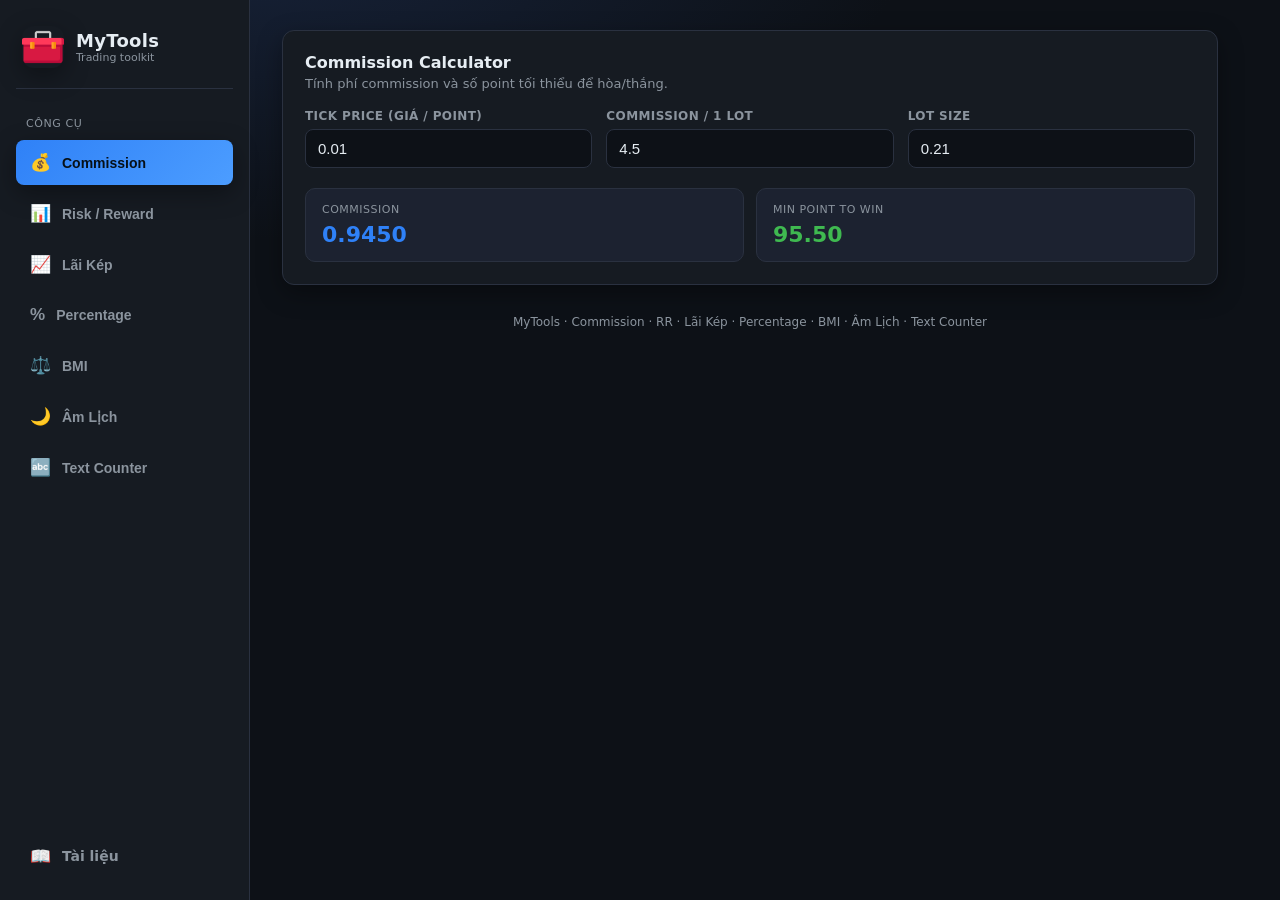
==== index.html @ 8091d3de "first commit" ====
<!DOCTYPE html>
<html lang="vi">
<head>
<meta charset="UTF-8">
<meta name="viewport" content="width=device-width, initial-scale=1.0">
<title>MyTools — Trading Toolkit</title>
<link rel="icon" type="image/png" sizes="32x32" href="res/favicon-32x32.png">
<link rel="icon" type="image/png" sizes="64x64" href="res/favicon-64x64.png">
<link rel="icon" type="image/png" sizes="256x256" href="res/favicon-256x256.png">
<link rel="apple-touch-icon" sizes="512x512" href="res/favicon-512x512.png">
<style>
  :root {
    --bg: #0d1117;
    --panel: #161b22;
    --panel-2: #1c2230;
    --border: #2a3140;
    --text: #e6edf3;
    --muted: #8b949e;
    --accent: #2f81f7;
    --accent-2: #3fb950;
    --danger: #f85149;
    --warn: #d29922;
    --radius: 12px;
    --shadow: 0 8px 24px rgba(0,0,0,.35);
  }
  * { box-sizing: border-box; margin: 0; padding: 0; }
  body {
    font-family: "Segoe UI", system-ui, -apple-system, Roboto, sans-serif;
    background: radial-gradient(1200px 600px at 20% -10%, #17233b 0%, var(--bg) 55%);
    color: var(--text);
    min-height: 100vh;
  }

  /* Layout: sidebar + content */
  .layout { display: flex; min-height: 100vh; }

  .sidebar {
    width: 250px; flex-shrink: 0;
    background: var(--panel);
    border-right: 1px solid var(--border);
    padding: 22px 16px;
    display: flex; flex-direction: column; gap: 6px;
    position: sticky; top: 0; height: 100vh;
  }
  .brand {
    display: flex; align-items: center; gap: 12px;
    padding: 4px 6px 20px;
    border-bottom: 1px solid var(--border);
    margin-bottom: 14px;
  }
  .logo {
    width: 42px; height: 42px; border-radius: 12px;
    object-fit: cover; display: block;
    box-shadow: var(--shadow);
  }
  .brand h1 { font-size: 18px; font-weight: 700; letter-spacing: .3px; }
  .brand p { color: var(--muted); font-size: 11px; }

  .nav-label { font-size: 11px; color: var(--muted); text-transform: uppercase; letter-spacing: .6px; padding: 8px 10px 4px; }
  .tab {
    width: 100%; text-align: left;
    padding: 12px 14px; border: none; cursor: pointer;
    background: transparent; color: var(--muted);
    font-size: 14px; font-weight: 600; border-radius: 8px;
    transition: .16s; display: flex; align-items: center; gap: 11px;
  }
  .tab:hover { color: var(--text); background: var(--panel-2); }
  .tab.active { color: #061018; background: linear-gradient(135deg, var(--accent), #4c9dff); box-shadow: var(--shadow); }
  .tab .ic { font-size: 17px; }

  .content { flex: 1; padding: 30px 32px 60px; min-width: 0; max-width: 1000px; }

  @media (max-width: 720px) {
    .layout { flex-direction: column; }
    .sidebar {
      width: 100%; height: auto; position: static;
      flex-direction: row; flex-wrap: wrap; align-items: center;
      border-right: none; border-bottom: 1px solid var(--border);
      padding: 14px;
    }
    .brand { border-bottom: none; margin: 0 auto 0 0; padding: 0; flex: 1 1 100%; margin-bottom: 8px; }
    .nav-label { display: none; }
    .tab { width: auto; flex: 1 1 auto; justify-content: center; min-width: 120px; }
    .content { padding: 20px 16px 50px; max-width: 100%; }
  }

  .view { display: none; animation: fade .25s ease; }
  .view.active { display: block; }
  @keyframes fade { from { opacity: 0; transform: translateY(6px); } to { opacity: 1; transform: none; } }

  .card {
    background: var(--panel);
    border: 1px solid var(--border);
    border-radius: var(--radius);
    padding: 22px;
    box-shadow: var(--shadow);
    margin-bottom: 20px;
  }
  .card h2 { font-size: 16px; margin-bottom: 4px; }
  .card .sub { color: var(--muted); font-size: 13px; margin-bottom: 18px; }

  .grid {
    display: grid; grid-template-columns: repeat(auto-fit, minmax(220px, 1fr));
    gap: 14px;
  }
  .field { display: flex; flex-direction: column; gap: 6px; }
  .field label { font-size: 12px; color: var(--muted); font-weight: 600; text-transform: uppercase; letter-spacing: .4px; }
  .field input {
    background: var(--bg); border: 1px solid var(--border);
    color: var(--text); padding: 10px 12px; border-radius: 8px;
    font-size: 15px; outline: none; transition: .15s; width: 100%;
  }
  .field input:focus { border-color: var(--accent); box-shadow: 0 0 0 3px rgba(47,129,247,.18); }

  .btn {
    margin-top: 16px; padding: 11px 22px; border: none; cursor: pointer;
    background: linear-gradient(135deg, var(--accent), #4c9dff);
    color: #061018; font-weight: 700; font-size: 14px; border-radius: 8px;
    transition: .15s;
  }
  .btn:hover { filter: brightness(1.08); transform: translateY(-1px); }
  .btn.green { background: linear-gradient(135deg, var(--accent-2), #56d364); }

  /* result chips */
  .results { display: grid; grid-template-columns: repeat(auto-fit, minmax(180px, 1fr)); gap: 12px; margin-top: 20px; }
  .chip {
    background: var(--panel-2); border: 1px solid var(--border);
    border-radius: 10px; padding: 14px 16px;
  }
  .chip .k { font-size: 11px; color: var(--muted); text-transform: uppercase; letter-spacing: .5px; margin-bottom: 6px; }
  .chip .v { font-size: 22px; font-weight: 700; }
  .chip .v.pos { color: var(--accent-2); }
  .chip .v.neg { color: var(--danger); }
  .chip .v.blue { color: var(--accent); }

  /* percentage inline lines */
  .pc-line {
    display: flex; align-items: center; flex-wrap: wrap; gap: 10px;
    padding: 14px 0; font-size: 15px; border-bottom: 1px solid var(--border);
  }
  .pc-line:last-child { border-bottom: none; }
  .pc-inp {
    width: 110px; background: var(--bg); border: 1px solid var(--border);
    color: var(--text); padding: 9px 11px; border-radius: 8px; font-size: 15px; outline: none;
  }
  .pc-inp:focus { border-color: var(--accent); box-shadow: 0 0 0 3px rgba(47,129,247,.18); }
  .pc-res { color: var(--accent-2); font-size: 18px; min-width: 60px; }

  .note { font-size: 12px; color: var(--muted); line-height: 1.7; margin-bottom: 16px; }
  .note b { color: var(--text); }

  /* case buttons */
  .cbtn {
    padding: 9px 16px; border: 1px solid var(--border); cursor: pointer;
    background: var(--panel-2); color: var(--text); border-radius: 8px;
    font-size: 13px; font-weight: 600; transition: .15s;
  }
  .cbtn:hover { border-color: var(--accent); color: var(--accent); }

  /* BMI scale bar */
  .bmi-bar { display: flex; height: 26px; border-radius: 7px; overflow: hidden; font-size: 10px; }
  .bmi-bar span { display: grid; place-items: center; color: #061018; font-weight: 700; }
  .bmi-mark { position: relative; height: 14px; margin-top: 6px; }
  .bmi-mark i { position: absolute; top: 0; transform: translateX(-50%); color: var(--text); font-size: 18px; font-style: normal; }

  /* lunar calendar */
  .cal-nav { display: flex; align-items: center; justify-content: center; gap: 16px; margin-bottom: 14px; }
  .cal-nav button { background: var(--panel-2); border: 1px solid var(--border); color: var(--text); width: 34px; height: 34px; border-radius: 8px; cursor: pointer; font-size: 16px; }
  .cal-nav button:hover { border-color: var(--accent); color: var(--accent); }
  .cal-nav .m { font-weight: 700; font-size: 15px; min-width: 130px; text-align: center; }
  .cal-grid { display: grid; grid-template-columns: repeat(7, 1fr); gap: 6px; }
  .cal-grid .dow { text-align: center; font-size: 11px; color: var(--muted); font-weight: 700; padding: 4px 0; text-transform: uppercase; }
  .cal-cell { background: var(--panel-2); border: 1px solid var(--border); border-radius: 8px; min-height: 54px; padding: 5px 7px; }
  .cal-cell.empty { background: transparent; border: none; }
  .cal-cell.today { border-color: var(--accent); box-shadow: 0 0 0 2px rgba(47,129,247,.25); }
  .cal-cell .sol { font-size: 15px; font-weight: 700; }
  .cal-cell .lun { font-size: 11px; color: var(--muted); }
  .cal-cell .lun.first { color: var(--accent-2); font-weight: 700; }

  tbody tr.al-now, tbody tr.al-now:hover { background: rgba(63,185,80,.18); }
  tbody tr.al-now td { color: var(--accent-2); font-weight: 700; }
  tbody tr.al-now td:first-child::after { content: ' ●'; color: var(--accent-2); }

  /* subtabs for laikep */
  .subtabs { display: flex; gap: 6px; margin-bottom: 16px; }
  .subtab { padding: 8px 16px; background: var(--panel-2); border: 1px solid var(--border); color: var(--muted); border-radius: 8px; cursor: pointer; font-size: 13px; font-weight: 600; }
  .subtab.active { background: var(--accent); color: #061018; border-color: var(--accent); }
  .subview { display: none; }
  .subview.active { display: block; }

  /* table */
  .table-wrap { max-height: 460px; overflow: auto; border: 1px solid var(--border); border-radius: 10px; margin-top: 18px; }
  table { width: 100%; border-collapse: collapse; font-size: 13px; }
  th, td { padding: 9px 12px; text-align: right; border-bottom: 1px solid var(--border); }
  th:first-child, td:first-child { text-align: left; }
  thead th {
    position: sticky; top: 0; background: var(--panel-2); color: var(--accent-2);
    font-size: 12px; text-transform: uppercase; letter-spacing: .4px; z-index: 5;
  }
  tbody tr:nth-child(even) { background: rgba(255,255,255,.025); }
  tbody tr:hover { background: rgba(47,129,247,.08); }

  .stats { margin-top: 16px; background: var(--panel-2); border: 1px solid var(--border); border-radius: 10px; padding: 16px; }
  .stats .row { display: flex; justify-content: space-between; padding: 6px 0; font-size: 14px; border-bottom: 1px dashed var(--border); }
  .stats .row:last-child { border-bottom: none; }
  .stats .row span:first-child { color: var(--muted); }
  .stats .row span:last-child { font-weight: 700; }

  footer { text-align: center; color: var(--muted); font-size: 12px; margin-top: 30px; }
</style>
</head>
<body>
<div class="layout">
  <aside class="sidebar">
    <div class="brand">
      <img class="logo" src="res/favicon-256x256.png" alt="MyTools logo">
      <div>
        <h1>MyTools</h1>
        <p>Trading toolkit</p>
      </div>
    </div>
    <div class="nav-label">Công cụ</div>
    <button class="tab active" data-view="commission"><span class="ic">💰</span> Commission</button>
    <button class="tab" data-view="rr"><span class="ic">📊</span> Risk / Reward</button>
    <button class="tab" data-view="laikep"><span class="ic">📈</span> Lãi Kép</button>
    <button class="tab" data-view="percent"><span class="ic">%</span> Percentage</button>
    <button class="tab" data-view="bmi"><span class="ic">⚖️</span> BMI</button>
    <button class="tab" data-view="amlich"><span class="ic">🌙</span> Âm Lịch</button>
    <button class="tab" data-view="counter"><span class="ic">🔤</span> Text Counter</button>
    <a class="tab" href="docs.html" style="text-decoration:none;margin-top:auto"><span class="ic">📖</span> Tài liệu</a>
  </aside>

  <main class="content">
  <!-- ============ COMMISSION ============ -->
  <section class="view active" id="commission">
    <div class="card">
      <h2>Commission Calculator</h2>
      <p class="sub">Tính phí commission và số point tối thiểu để hòa/thắng.</p>
      <div class="grid">
        <div class="field">
          <label>Tick Price (giá / point)</label>
          <input id="c_tick" type="number" step="any" value="0.01">
        </div>
        <div class="field">
          <label>Commission / 1 Lot</label>
          <input id="c_com" type="number" step="any" value="4.5">
        </div>
        <div class="field">
          <label>Lot Size</label>
          <input id="c_lot" type="number" step="any" value="0.21">
        </div>
      </div>
      <div class="results">
        <div class="chip"><div class="k">Commission</div><div class="v blue" id="c_out_com">—</div></div>
        <div class="chip"><div class="k">Min point to win</div><div class="v pos" id="c_out_pt">—</div></div>
      </div>
    </div>
  </section>

  <!-- ============ RISK / REWARD ============ -->
  <section class="view" id="rr">
    <div class="card">
      <h2>Profit theo Win Rate</h2>
      <p class="sub">Kỳ vọng lợi nhuận mỗi lệnh (R) từ win rate và tỷ lệ R:R.</p>
      <div class="grid">
        <div class="field"><label>Win Rate (%)</label><input id="r_wr" type="number" step="any" value="20"></div>
        <div class="field"><label>Risk</label><input id="r_risk" type="number" step="any" value="1"></div>
        <div class="field"><label>Reward</label><input id="r_reward" type="number" step="any" value="9"></div>
      </div>
      <div class="results">
        <div class="chip"><div class="k">R:R</div><div class="v blue" id="r_rr">—</div></div>
        <div class="chip"><div class="k">Profit / trade</div><div class="v" id="r_profit">—</div></div>
      </div>
    </div>

    <div class="card">
      <h2>Min Win Rate cần thiết</h2>
      <p class="sub">Win rate tối thiểu để đạt lợi nhuận kỳ vọng (R) mỗi lệnh.</p>
      <div class="grid">
        <div class="field"><label>Risk</label><input id="m_risk" type="number" step="any" value="1"></div>
        <div class="field"><label>Reward</label><input id="m_reward" type="number" step="any" value="9"></div>
        <div class="field"><label>Profit kỳ vọng (R)</label><input id="m_profit" type="number" step="any" value="1"></div>
      </div>
      <div class="results">
        <div class="chip"><div class="k">Min Win Rate</div><div class="v pos" id="m_out">—</div></div>
      </div>
    </div>
  </section>

  <!-- ============ LAI KEP ============ -->
  <section class="view" id="laikep">
    <div class="card">
      <div class="note">
        ◈ 1 Năm: 260 ngày trừ T7, CN (tính theo tuần). &nbsp; ◈ 1 Năm: <b>52 tuần</b>. &nbsp; ◈ 1 Tháng: <b>24 ngày</b>.
      </div>
      <div class="subtabs">
        <button class="subtab active" data-sub="lk1">Lãi kép + Rút</button>
        <button class="subtab" data-sub="lk2">Từ Mục Tiêu</button>
      </div>

      <!-- Sub 1 -->
      <div class="subview active" id="lk1">
        <div class="grid">
          <div class="field"><label>Vốn ban đầu</label><input id="lk_money" type="number" value="1000" min="0"></div>
          <div class="field"><label>Lãi suất (%)</label><input id="lk_interest" type="number" value="40" min="0"></div>
          <div class="field"><label>Thêm mỗi kỳ</label><input id="lk_adding" type="number" value="0" min="0"></div>
          <div class="field"><label>Số kỳ thêm (-1 = tất cả)</label><input id="lk_addingNum" type="number" value="-1" min="-1"></div>
          <div class="field"><label>Kỳ hạn</label><input id="lk_period" type="number" value="12" min="0"></div>
          <div class="field"><label>Rút mỗi kỳ (%)</label><input id="lk_withdraw" type="number" value="0" min="0"></div>
          <div class="field"><label>Bắt đầu rút từ kỳ</label><input id="lk_startWithdraw" type="number" value="0" min="0"></div>
        </div>
        <button class="btn green" id="lk_submit">Tính</button>
      </div>

      <!-- Sub 2 -->
      <div class="subview" id="lk2">
        <div class="grid">
          <div class="field"><label>Vốn ban đầu</label><input id="lk2_money" type="number" value="1000" min="0"></div>
          <div class="field"><label>Mục tiêu</label><input id="lk2_target" type="number" value="10000" min="0"></div>
          <div class="field"><label>Phần trăm (%)</label><input id="lk2_percent" type="number"></div>
          <div class="field"><label>Kỳ hạn</label><input id="lk2_period" type="number" value="12" min="0"></div>
        </div>
        <button class="btn green" id="lk2_submit">Tính</button>
      </div>

      <div class="stats" id="lk_stats" style="display:none"></div>
      <div class="table-wrap" id="lk_tablewrap" style="display:none">
        <table id="lk_table"></table>
      </div>
    </div>
  </section>

  <!-- ============ PERCENTAGE ============ -->
  <section class="view" id="percent">
    <div class="card">
      <h2>Percentage Calculator</h2>
      <p class="sub">3 dạng cơ bản — điền 2 ô, kết quả tự tính (theo calculator.net).</p>

      <div class="pc-line">
        <span>Bao nhiêu là</span>
        <input class="pc-inp" id="p1_a" type="number" step="any" value="10">
        <span>% của</span>
        <input class="pc-inp" id="p1_b" type="number" step="any" value="250">
        <span>=</span>
        <b class="pc-res" id="p1_out">—</b>
      </div>

      <div class="pc-line">
        <input class="pc-inp" id="p2_a" type="number" step="any" value="25">
        <span>là bao nhiêu % của</span>
        <input class="pc-inp" id="p2_b" type="number" step="any" value="250">
        <span>=</span>
        <b class="pc-res" id="p2_out">—</b>
        <span>%</span>
      </div>

      <div class="pc-line">
        <input class="pc-inp" id="p3_a" type="number" step="any" value="25">
        <span>là</span>
        <input class="pc-inp" id="p3_b" type="number" step="any" value="10">
        <span>% của số nào =</span>
        <b class="pc-res" id="p3_out">—</b>
      </div>
    </div>

    <div class="card">
      <h2>Percentage Change</h2>
      <p class="sub">% tăng/giảm khi đi từ giá trị đầu → giá trị cuối.</p>
      <div class="grid">
        <div class="field"><label>Từ (V₁)</label><input id="pc_from" type="number" step="any" value="100"></div>
        <div class="field"><label>Đến (V₂)</label><input id="pc_to" type="number" step="any" value="150"></div>
      </div>
      <div class="results">
        <div class="chip"><div class="k">Thay đổi</div><div class="v" id="pc_change">—</div></div>
      </div>
    </div>

    <div class="card">
      <h2>Percentage Difference</h2>
      <p class="sub">Khác biệt tương đối giữa 2 số: |V₁−V₂| / ((V₁+V₂)/2).</p>
      <div class="grid">
        <div class="field"><label>Giá trị 1</label><input id="pd_a" type="number" step="any" value="10"></div>
        <div class="field"><label>Giá trị 2</label><input id="pd_b" type="number" step="any" value="12"></div>
      </div>
      <div class="results">
        <div class="chip"><div class="k">Chênh lệch</div><div class="v blue" id="pd_out">—</div></div>
      </div>
    </div>
  </section>

  <!-- ============ BMI ============ -->
  <section class="view" id="bmi">
    <div class="card">
      <h2>BMI Calculator</h2>
      <p class="sub">Chỉ số khối cơ thể (theo calculator.net) — chọn hệ đơn vị.</p>
      <div class="subtabs">
        <button class="subtab active" data-sub="bmi_metric">Metric (cm / kg)</button>
        <button class="subtab" data-sub="bmi_us">US (ft·in / lb)</button>
      </div>

      <div class="subview active" id="bmi_metric">
        <div class="grid">
          <div class="field"><label>Chiều cao (cm)</label><input id="bmi_cm" type="number" step="any" value="170"></div>
          <div class="field"><label>Cân nặng (kg)</label><input id="bmi_kg" type="number" step="any" value="65"></div>
        </div>
      </div>
      <div class="subview" id="bmi_us">
        <div class="grid">
          <div class="field"><label>Chiều cao (ft)</label><input id="bmi_ft" type="number" step="any" value="5"></div>
          <div class="field"><label>(in)</label><input id="bmi_in" type="number" step="any" value="7"></div>
          <div class="field"><label>Cân nặng (lb)</label><input id="bmi_lb" type="number" step="any" value="143"></div>
        </div>
      </div>

      <div class="results">
        <div class="chip"><div class="k">BMI</div><div class="v blue" id="bmi_val">—</div></div>
        <div class="chip"><div class="k">Phân loại</div><div class="v" id="bmi_cat">—</div></div>
        <div class="chip"><div class="k">Cân nặng khỏe mạnh</div><div class="v pos" id="bmi_range" style="font-size:16px">—</div></div>
      </div>
      <div id="bmi_scale" style="margin-top:18px"></div>
    </div>
  </section>

  <!-- ============ ÂM LỊCH ============ -->
  <section class="view" id="amlich">
    <div class="card">
      <h2>Lịch âm theo tháng</h2>
      <p class="sub">Ô lớn = ngày dương, số nhỏ = ngày âm (mùng 1 hiện tháng âm).</p>
      <div id="al_cal"></div>
    </div>

    <div class="card">
      <h2>Âm Dương Lịch</h2>
      <p class="sub">Đổi dương → âm, can chi năm/tháng/ngày (múi giờ VN +7).</p>
      <div class="grid">
        <div class="field"><label>Ngày dương lịch</label><input id="al_date" type="date"></div>
        <div class="field" style="justify-content:flex-end"><button class="btn" id="al_today" style="margin:0">Hôm nay</button></div>
      </div>
      <div class="results" style="grid-template-columns:repeat(auto-fit,minmax(140px,1fr))">
        <div class="chip"><div class="k">Âm lịch</div><div class="v blue" id="al_lunar" style="font-size:17px">—</div></div>
        <div class="chip"><div class="k">Năm</div><div class="v" id="al_year" style="font-size:16px">—</div></div>
        <div class="chip"><div class="k">Tháng</div><div class="v" id="al_month" style="font-size:16px">—</div></div>
        <div class="chip"><div class="k">Ngày</div><div class="v" id="al_day" style="font-size:16px">—</div></div>
        <div class="chip"><div class="k">Tiết khí</div><div class="v" id="al_tiet" style="font-size:15px">—</div></div>
      </div>
    </div>

    <div class="card">
      <h2>Giờ theo 12 con giáp</h2>
      <p class="sub">Can chi từng giờ trong ngày đã chọn. Dòng tô xanh = giờ hiện tại theo múi giờ.</p>
      <div class="grid" style="margin-bottom:6px">
        <div class="field"><label>Múi giờ</label>
          <select id="al_tz" style="background:var(--bg);border:1px solid var(--border);color:var(--text);padding:10px 12px;border-radius:8px;font-size:15px;outline:none">
            <option value="7" selected>UTC+7 (Việt Nam)</option>
            <option value="8">UTC+8</option>
            <option value="9">UTC+9</option>
            <option value="0">UTC+0</option>
            <option value="-5">UTC−5</option>
            <option value="-8">UTC−8</option>
          </select>
        </div>
      </div>
      <div class="table-wrap" style="max-height:none"><table id="al_hours"></table></div>
    </div>
  </section>

  <!-- ============ TEXT COUNTER ============ -->
  <section class="view" id="counter">
    <div class="card">
      <h2>Text Counter + Case Converter</h2>
      <p class="sub">Đếm ký tự / từ / câu / đoạn / dòng và đổi kiểu chữ.</p>
      <textarea id="tc_text" placeholder="Nhập hoặc dán văn bản..." style="width:100%;min-height:200px;background:var(--bg);border:1px solid var(--border);color:var(--text);border-radius:8px;padding:12px 14px;font-size:15px;resize:vertical;outline:none;font-family:inherit;line-height:1.6"></textarea>
      <div class="results" style="grid-template-columns:repeat(auto-fit,minmax(120px,1fr))">
        <div class="chip"><div class="k">Ký tự</div><div class="v blue" id="tc_chars">0</div></div>
        <div class="chip"><div class="k">Không dấu cách</div><div class="v" id="tc_nospace">0</div></div>
        <div class="chip"><div class="k">Từ</div><div class="v" id="tc_words">0</div></div>
        <div class="chip"><div class="k">Câu</div><div class="v" id="tc_sentences">0</div></div>
        <div class="chip"><div class="k">Đoạn</div><div class="v" id="tc_paras">0</div></div>
        <div class="chip"><div class="k">Dòng</div><div class="v" id="tc_lines">0</div></div>
        <div class="chip"><div class="k">Đọc (~200 wpm)</div><div class="v pos" id="tc_read" style="font-size:16px">0s</div></div>
      </div>
      <div class="case-btns" style="display:flex;gap:8px;flex-wrap:wrap;margin-top:18px">
        <button class="cbtn" data-case="upper">UPPER CASE</button>
        <button class="cbtn" data-case="lower">lower case</button>
        <button class="cbtn" data-case="sentence">Sentence case</button>
        <button class="cbtn" data-case="title">Title Case</button>
        <button class="cbtn" data-case="alt">aLtErNaTiNg</button>
        <button class="cbtn" data-case="inverse">InVeRsE</button>
        <button class="cbtn" data-case="clear" style="margin-left:auto">✕ Xóa</button>
      </div>
    </div>
  </section>

  <footer>MyTools · Commission · RR · Lãi Kép · Percentage · BMI · Âm Lịch · Text Counter</footer>
  </main>
</div>

<script>
// ---------- helpers ----------
const $ = id => document.getElementById(id);
const commas = x => x.toString().replace(/\B(?=(\d{3})+(?!\d))/g, ",");
const num = v => parseFloat(v) || 0;

// ---------- tabs ----------
document.querySelectorAll('.tab').forEach(t => t.addEventListener('click', () => {
  document.querySelectorAll('.tab').forEach(x => x.classList.remove('active'));
  document.querySelectorAll('.view').forEach(x => x.classList.remove('active'));
  t.classList.add('active');
  $(t.dataset.view).classList.add('active');
}));
document.querySelectorAll('.subtab').forEach(t => t.addEventListener('click', () => {
  const scope = t.closest('.view');
  scope.querySelectorAll('.subtab').forEach(x => x.classList.remove('active'));
  scope.querySelectorAll('.subview').forEach(x => x.classList.remove('active'));
  t.classList.add('active');
  $(t.dataset.sub).classList.add('active');
}));

// ---------- Commission (from main.cpp) ----------
function calcCommission() {
  const tick = num($('c_tick').value);
  const comPerLot = num($('c_com').value);
  const lot = num($('c_lot').value);
  const microCom = comPerLot * 0.01;
  const commission = microCom * (lot / 0.01);
  const minPoint = tick ? (commission / tick) + 1 : 0;
  $('c_out_com').textContent = commission.toFixed(4);
  $('c_out_pt').textContent = (Math.floor(minPoint * 100) / 100).toFixed(2);
}
['c_tick','c_com','c_lot'].forEach(id => $(id).addEventListener('input', calcCommission));
calcCommission();

// ---------- Risk/Reward (from main.py) ----------
function calcRR() {
  const wr = num($('r_wr').value) / 100;
  const risk = num($('r_risk').value);
  const reward = num($('r_reward').value);
  const profit = (wr * reward) - ((1 - wr) * risk);
  $('r_rr').textContent = `${risk} : ${reward}`;
  const el = $('r_profit');
  el.textContent = `${profit.toFixed(3)} R`;
  el.className = 'v ' + (profit >= 0 ? 'pos' : 'neg');
}
['r_wr','r_risk','r_reward'].forEach(id => $(id).addEventListener('input', calcRR));
calcRR();

function calcMinWR() {
  const risk = num($('m_risk').value);
  const reward = num($('m_reward').value);
  const profit = num($('m_profit').value);
  const minWR = (reward + risk) ? (profit + risk) / (reward + risk) : 0;
  $('m_out').textContent = (minWR * 100).toFixed(2) + '%';
}
['m_risk','m_reward','m_profit'].forEach(id => $(id).addEventListener('input', calcMinWR));
calcMinWR();

// ---------- Lãi Kép (from js.js) ----------
const lkTable = $('lk_table');
const lkStats = $('lk_stats');
const lkWrap = $('lk_tablewrap');

function showLkTable() { lkWrap.style.display = 'block'; }

// two-way link target <-> percent
const initInput = $('lk2_money'), targetIn = $('lk2_target'), percentIn = $('lk2_percent');
function syncPercent() {
  const iv = num(initInput.value);
  percentIn.value = iv ? (((num(targetIn.value) - iv) / iv) * 100).toFixed(2) : '';
}
targetIn.addEventListener('input', syncPercent);
percentIn.addEventListener('input', () => {
  const iv = num(initInput.value);
  targetIn.value = (iv + iv * num(percentIn.value) / 100).toFixed(2);
});
syncPercent();

// Table 1
$('lk_submit').addEventListener('click', () => {
  const firstMoney = num($('lk_money').value);
  let money = firstMoney;
  const interest = num($('lk_interest').value);
  const adding = num($('lk_adding').value);
  let addingNum = num($('lk_addingNum').value);
  const period = num($('lk_period').value);
  const withdraw = num($('lk_withdraw').value);
  const startWithdraw = parseInt($('lk_startWithdraw').value) - 1;
  if (addingNum === -1) addingNum = period;

  let rows = '<thead><tr><th>Kỳ</th><th>Vốn</th><th>Tổng Lãi</th><th>Rút</th></tr></thead><tbody>';
  let totalProfit = 0, totalBank = 0, allDeposit = firstMoney;

  function step(time) {
    let m = money, bank = 0, addingMoney = 0;
    for (let i = 0; i < time; i++) {
      addingMoney = (i > 0) ? adding : 0;
      if (i >= addingNum) addingMoney = 0;
      const cash = m * interest / 100;
      bank = (i >= startWithdraw) ? cash * withdraw / 100 : 0;
      m += cash - bank + addingMoney;
      totalBank += bank;
      totalProfit = m - firstMoney - (addingMoney * i);
    }
    allDeposit += addingMoney;
    const gain = ((m - firstMoney - adding * (time - 1)) * 100 / firstMoney).toFixed(2);
    rows += `<tr><td>${time}</td><td>${commas(m.toFixed(2))}</td><td>${commas(gain)}%</td><td>${commas(bank.toFixed(2))}</td></tr>`;
  }
  // reset accumulators per full run
  totalBank = 0;
  for (let i = 1; i <= period; i++) step(i);
  rows += '</tbody>';
  lkTable.innerHTML = rows;
  showLkTable();

  lkStats.style.display = 'block';
  lkStats.innerHTML = `
    <div class="row"><span>Vốn Ban Đầu</span><span>${commas(firstMoney)}</span></div>
    <div class="row"><span>Tổng Tiền Gửi</span><span>${commas(allDeposit)}</span></div>
    <div class="row"><span>Quá Trình</span><span>${commas(period)} Kỳ</span></div>
    <div class="row"><span>Lãi Suất</span><span>${commas(interest)}%</span></div>
    <div class="row"><span>Lãi/Vốn Tổng</span><span>${commas(totalProfit.toFixed(2))}</span></div>
    <div class="row"><span>Hiệu Suất Lãi/Vốn Tổng</span><span>${commas((totalProfit * 100 / allDeposit).toFixed(2))}%</span></div>
    <div class="row"><span>Hiệu Suất Lãi/Vốn Đầu</span><span>${commas((totalProfit * 100 / firstMoney).toFixed(2))}%</span></div>
    <div class="row"><span>Tổng Đã Rút</span><span>${commas(totalBank.toFixed(2))}</span></div>`;
});

// Table 2
$('lk2_submit').addEventListener('click', () => {
  const initial = num($('lk2_money').value);
  const target = num($('lk2_target').value);
  const days = num($('lk2_period').value);
  if (!initial || !days) return;
  const dailyFactor = Math.pow(target / initial, 1 / days);
  const dailyIncrease = (dailyFactor - 1) * 100;
  let current = initial;

  let rows = '<thead><tr><th>Kỳ</th><th>Vốn</th><th>Cần</th><th>%</th></tr></thead><tbody>';
  for (let i = 1; i <= days; i++) {
    const dailyAmount = current * dailyFactor - current;
    current += dailyAmount;
    rows += `<tr><td>${i}</td><td>${commas(current.toFixed(2))}</td><td>${commas(dailyAmount.toFixed(2))}</td><td>${commas(dailyIncrease.toFixed(3))}%</td></tr>`;
  }
  rows += '</tbody>';
  lkTable.innerHTML = rows;
  showLkTable();
  lkStats.style.display = 'block';
  lkStats.innerHTML = `
    <div class="row"><span>Vốn Ban Đầu</span><span>${commas(initial)}</span></div>
    <div class="row"><span>Mục Tiêu</span><span>${commas(target)}</span></div>
    <div class="row"><span>Kỳ Hạn</span><span>${commas(days)} Kỳ</span></div>
    <div class="row"><span>% mỗi kỳ</span><span>${dailyIncrease.toFixed(3)}%</span></div>`;
});

// ---------- Percentage (calculator.net style) ----------
const fmt = n => Number.isFinite(n) ? (+n.toFixed(4)).toLocaleString('en-US') : '—';

function pc1() { $('p1_out').textContent = fmt(num($('p1_a').value) / 100 * num($('p1_b').value)); }        // P% of B
function pc2() { const b = num($('p2_b').value); $('p2_out').textContent = b ? fmt(num($('p2_a').value) / b * 100) : '—'; } // A is what % of B
function pc3() { const p = num($('p3_b').value); $('p3_out').textContent = p ? fmt(num($('p3_a').value) / (p / 100)) : '—'; } // A is P% of what
['p1_a','p1_b'].forEach(id => $(id).addEventListener('input', pc1));
['p2_a','p2_b'].forEach(id => $(id).addEventListener('input', pc2));
['p3_a','p3_b'].forEach(id => $(id).addEventListener('input', pc3));
pc1(); pc2(); pc3();

function pcChange() {
  const v1 = num($('pc_from').value), v2 = num($('pc_to').value);
  const el = $('pc_change');
  if (!v1) { el.textContent = '—'; el.className = 'v'; return; }
  const ch = (v2 - v1) / Math.abs(v1) * 100;
  el.textContent = (ch >= 0 ? '+' : '') + fmt(ch) + '%';
  el.className = 'v ' + (ch >= 0 ? 'pos' : 'neg');
}
['pc_from','pc_to'].forEach(id => $(id).addEventListener('input', pcChange));
pcChange();

function pcDiff() {
  const a = num($('pd_a').value), b = num($('pd_b').value);
  const avg = (a + b) / 2;
  $('pd_out').textContent = avg ? fmt(Math.abs(a - b) / Math.abs(avg) * 100) + '%' : '—';
}
['pd_a','pd_b'].forEach(id => $(id).addEventListener('input', pcDiff));
pcDiff();

// ---------- BMI (calculator.net) ----------
function bmiCategory(b) {
  if (b < 16) return ['Gầy độ III', 'neg'];
  if (b < 17) return ['Gầy độ II', 'neg'];
  if (b < 18.5) return ['Gầy độ I', 'neg'];
  if (b < 25) return ['Bình thường', 'pos'];
  if (b < 30) return ['Thừa cân', 'blue'];
  if (b < 35) return ['Béo phì I', 'neg'];
  if (b < 40) return ['Béo phì II', 'neg'];
  return ['Béo phì III', 'neg'];
}
function calcBMI() {
  let hM, kg;
  if ($('bmi_metric').classList.contains('active')) {
    hM = num($('bmi_cm').value) / 100;
    kg = num($('bmi_kg').value);
  } else {
    hM = (num($('bmi_ft').value) * 12 + num($('bmi_in').value)) * 0.0254;
    kg = num($('bmi_lb').value) * 0.45359237;
  }
  if (!hM || !kg) { $('bmi_val').textContent = '—'; $('bmi_cat').textContent = '—'; $('bmi_range').textContent = '—'; return; }
  const bmi = kg / (hM * hM);
  const [cat, cls] = bmiCategory(bmi);
  $('bmi_val').textContent = bmi.toFixed(1);
  const cEl = $('bmi_cat'); cEl.textContent = cat; cEl.className = 'v ' + cls;
  const lo = (18.5 * hM * hM), hi = (25 * hM * hM);
  const metric = $('bmi_metric').classList.contains('active');
  const unit = metric ? 'kg' : 'lb', f = metric ? 1 : 1 / 0.45359237;
  $('bmi_range').textContent = `${(lo * f).toFixed(1)}–${(hi * f).toFixed(1)} ${unit}`;
  // scale bar
  const segs = [['Gầy', '#3fb950', 18.5], ['Bình thường', '#2f81f7', 25], ['Thừa cân', '#d29922', 30], ['Béo phì', '#f85149', 40]];
  const min = 15, max = 40, span = max - min;
  let bars = '<div class="bmi-bar">';
  let prev = min;
  segs.forEach(([lbl, col, end]) => { bars += `<span style="background:${col};flex:${(end - prev) / span}">${lbl}</span>`; prev = end; });
  bars += '</div>';
  const pos = Math.max(0, Math.min(100, (bmi - min) / span * 100));
  bars += `<div class="bmi-mark"><i style="left:${pos}%">▲</i></div>`;
  $('bmi_scale').innerHTML = bars;
}
['bmi_cm','bmi_kg','bmi_ft','bmi_in','bmi_lb'].forEach(id => $(id).addEventListener('input', calcBMI));
document.querySelectorAll('[data-sub^="bmi_"]').forEach(b => b.addEventListener('click', () => setTimeout(calcBMI, 0)));
calcBMI();

// ---------- Âm lịch (thuật toán Hồ Ngọc Đức, public domain) ----------
const TZ = 7;
const CAN = ["Giáp","Ất","Bính","Đinh","Mậu","Kỷ","Canh","Tân","Nhâm","Quý"];
const CHI = ["Tý","Sửu","Dần","Mão","Thìn","Tỵ","Ngọ","Mùi","Thân","Dậu","Tuất","Hợi"];
const TIETKHI = ["Xuân phân","Thanh minh","Cốc vũ","Lập hạ","Tiểu mãn","Mang chủng","Hạ chí","Tiểu thử","Đại thử","Lập thu","Xử thử","Bạch lộ","Thu phân","Hàn lộ","Sương giáng","Lập đông","Tiểu tuyết","Đại tuyết","Đông chí","Tiểu hàn","Đại hàn","Lập xuân","Vũ thủy","Kinh trập"];
const INT = Math.floor;
function jdFromDate(dd, mm, yy) {
  const a = INT((14 - mm) / 12), y = yy + 4800 - a, m = mm + 12 * a - 3;
  let jd = dd + INT((153 * m + 2) / 5) + 365 * y + INT(y / 4) - INT(y / 100) + INT(y / 400) - 32045;
  if (jd < 2299161) jd = dd + INT((153 * m + 2) / 5) + 365 * y + INT(y / 4) - 32083;
  return jd;
}
function jdToDate(jd) {
  let a, b, c;
  if (jd > 2299160) { a = jd + 32044; b = INT((4 * a + 3) / 146097); c = a - INT((b * 146097) / 4); }
  else { b = 0; c = jd + 32082; }
  const d = INT((4 * c + 3) / 1461), e = c - INT((1461 * d) / 4), m = INT((5 * e + 2) / 153);
  const day = e - INT((153 * m + 2) / 5) + 1, month = m + 3 - 12 * INT(m / 10), year = b * 100 + d - 4800 + INT(m / 10);
  return [day, month, year];
}
function NewMoon(k) {
  const T = k / 1236.85, T2 = T * T, T3 = T2 * T, dr = Math.PI / 180;
  let Jd1 = 2415020.75933 + 29.53058868 * k + 0.0001178 * T2 - 0.000000155 * T3;
  Jd1 += 0.00033 * Math.sin((166.56 + 132.87 * T - 0.009173 * T2) * dr);
  const M = 359.2242 + 29.10535608 * k - 0.0000333 * T2 - 0.00000347 * T3;
  const Mpr = 306.0253 + 385.81691806 * k + 0.0107306 * T2 + 0.00001236 * T3;
  const F = 21.2964 + 390.67050646 * k - 0.0016528 * T2 - 0.00000239 * T3;
  let C1 = (0.1734 - 0.000393 * T) * Math.sin(M * dr) + 0.0021 * Math.sin(2 * dr * M);
  C1 = C1 - 0.4068 * Math.sin(Mpr * dr) + 0.0161 * Math.sin(dr * 2 * Mpr) - 0.0004 * Math.sin(dr * 3 * Mpr);
  C1 = C1 + 0.0104 * Math.sin(dr * 2 * F) - 0.0051 * Math.sin(dr * (M + Mpr)) - 0.0074 * Math.sin(dr * (M - Mpr));
  C1 = C1 + 0.0004 * Math.sin(dr * (2 * F + M)) - 0.0004 * Math.sin(dr * (2 * F - M)) - 0.0006 * Math.sin(dr * (2 * F + Mpr));
  C1 = C1 + 0.0010 * Math.sin(dr * (2 * F - Mpr)) + 0.0005 * Math.sin(dr * (2 * Mpr + M));
  const deltat = (T < -11) ? 0.001 + 0.000839 * T + 0.0002261 * T2 - 0.00000845 * T3 - 0.000000081 * T * T3 : -0.000278 + 0.000265 * T + 0.000262 * T2;
  return Jd1 + C1 - deltat;
}
function SunLongitude(jdn) {
  const T = (jdn - 2451545.0) / 36525, T2 = T * T, dr = Math.PI / 180;
  const M = 357.52910 + 35999.05030 * T - 0.0001559 * T2 - 0.00000048 * T * T2;
  const L0 = 280.46645 + 36000.76983 * T + 0.0003032 * T2;
  let DL = (1.914600 - 0.004817 * T - 0.000014 * T2) * Math.sin(dr * M);
  DL += (0.019993 - 0.000101 * T) * Math.sin(dr * 2 * M) + 0.000290 * Math.sin(dr * 3 * M);
  let L = (L0 + DL) * dr;
  L = L - Math.PI * 2 * INT(L / (Math.PI * 2));
  return L;
}
function getSunLongitude(dayNumber, tz) { return INT(SunLongitude(dayNumber - 0.5 - tz / 24) / Math.PI * 6); }
function getNewMoonDay(k, tz) { return INT(NewMoon(k) + 0.5 + tz / 24); }
function getLunarMonth11(yy, tz) {
  const off = jdFromDate(31, 12, yy) - 2415021, k = INT(off / 29.530588853);
  let nm = getNewMoonDay(k, tz);
  if (getSunLongitude(nm, tz) >= 9) nm = getNewMoonDay(k - 1, tz);
  return nm;
}
function getLeapMonthOffset(a11, tz) {
  const k = INT((a11 - 2415021.076998695) / 29.530588853 + 0.5);
  let last = 0, i = 1, arc = getSunLongitude(getNewMoonDay(k + i, tz), tz);
  do { last = arc; i++; arc = getSunLongitude(getNewMoonDay(k + i, tz), tz); } while (arc != last && i < 14);
  return i - 1;
}
function convertSolar2Lunar(dd, mm, yy, tz) {
  const dayNumber = jdFromDate(dd, mm, yy);
  const k = INT((dayNumber - 2415021.076998695) / 29.530588853);
  let monthStart = getNewMoonDay(k + 1, tz);
  if (monthStart > dayNumber) monthStart = getNewMoonDay(k, tz);
  let a11 = getLunarMonth11(yy, tz), b11 = a11, lunarYear;
  if (a11 >= monthStart) { lunarYear = yy; a11 = getLunarMonth11(yy - 1, tz); }
  else { lunarYear = yy + 1; b11 = getLunarMonth11(yy + 1, tz); }
  const lunarDay = dayNumber - monthStart + 1;
  const diff = INT((monthStart - a11) / 29);
  let lunarLeap = 0, lunarMonth = diff + 11;
  if (b11 - a11 > 365) {
    const leapMonthDiff = getLeapMonthOffset(a11, tz);
    if (diff >= leapMonthDiff) { lunarMonth = diff + 10; if (diff == leapMonthDiff) lunarLeap = 1; }
  }
  if (lunarMonth > 12) lunarMonth -= 12;
  if (lunarMonth >= 11 && diff < 4) lunarYear -= 1;
  return [lunarDay, lunarMonth, lunarYear, lunarLeap];
}
function yearCanChi(y) { return CAN[(y + 6) % 10] + ' ' + CHI[(y + 8) % 12]; }
function monthCanChi(lm, ly) { return CAN[(ly * 12 + lm + 3) % 10] + ' ' + CHI[(lm + 1) % 12]; }
function dayCanChi(jd) { return CAN[(jd + 9) % 10] + ' ' + CHI[(jd + 1) % 12]; }

function renderAmlich(d) {
  const dd = d.getDate(), mm = d.getMonth() + 1, yy = d.getFullYear();
  const [ld, lm, ly, leap] = convertSolar2Lunar(dd, mm, yy, TZ);
  const jd = jdFromDate(dd, mm, yy);
  $('al_lunar').textContent = `${ld}/${lm}${leap ? ' (nhuận)' : ''}/${ly}`;
  $('al_year').textContent = yearCanChi(ly);
  $('al_month').textContent = monthCanChi(lm, ly);
  $('al_day').textContent = dayCanChi(jd);
  const sl = getSunLongitude(jd + 1, TZ);
  $('al_tiet').textContent = TIETKHI[sl] || '—';
  curJd = jd;
  renderHours();
  renderCalendar(yy, mm, d);
}

let curJd = null;
function renderHours() {
  if (curJd === null) return;
  const dayCanIdx = (curJd + 9) % 10, canGioTy = (dayCanIdx % 5) * 2;
  const ranges = ['23–01','01–03','03–05','05–07','07–09','09–11','11–13','13–15','15–17','17–19','19–21','21–23'];
  // giờ hiện tại theo múi giờ đã chọn
  const tz = parseInt($('al_tz').value);
  const nowH = (new Date().getUTCHours() + tz + 24) % 24;
  const nowChi = INT(((nowH + 1) % 24) / 2) % 12;
  let rows = '<thead><tr><th>Giờ</th><th>Con giáp</th><th>Can Chi</th></tr></thead><tbody>';
  for (let i = 0; i < 12; i++) {
    const now = i === nowChi ? ' class="al-now"' : '';
    rows += `<tr${now}><td>${ranges[i]}</td><td>${CHI[i]}</td><td>${CAN[(canGioTy + i) % 10]} ${CHI[i]}</td></tr>`;
  }
  $('al_hours').innerHTML = rows + '</tbody>';
}
$('al_tz').addEventListener('change', renderHours);

let calY, calM;
function renderCalendar(yy, mm, selDate) {
  calY = yy; calM = mm;
  const first = new Date(yy, mm - 1, 1);
  const startDow = first.getDay();
  const days = new Date(yy, mm, 0).getDate();
  const today = new Date();
  let html = `<div class="cal-nav"><button id="cal_prev">‹</button><span class="m">Tháng ${mm}/${yy}</span><button id="cal_next">›</button></div>`;
  html += '<div class="cal-grid">';
  ['CN','T2','T3','T4','T5','T6','T7'].forEach(d => html += `<div class="dow">${d}</div>`);
  for (let i = 0; i < startDow; i++) html += '<div class="cal-cell empty"></div>';
  for (let d = 1; d <= days; d++) {
    const [ld, lm] = convertSolar2Lunar(d, mm, yy, TZ);
    const isToday = (d === today.getDate() && mm === today.getMonth() + 1 && yy === today.getFullYear());
    const lunTxt = ld === 1 ? `${ld}/${lm}` : ld;
    html += `<div class="cal-cell${isToday ? ' today' : ''}"><div class="sol">${d}</div><div class="lun${ld === 1 ? ' first' : ''}">${lunTxt}</div></div>`;
  }
  html += '</div>';
  $('al_cal').innerHTML = html;
  $('cal_prev').addEventListener('click', () => { let m = calM - 1, y = calY; if (m < 1) { m = 12; y--; } renderCalendar(y, m); });
  $('cal_next').addEventListener('click', () => { let m = calM + 1, y = calY; if (m > 12) { m = 1; y++; } renderCalendar(y, m); });
}

function setAlToday() {
  const t = new Date();
  $('al_date').value = `${t.getFullYear()}-${String(t.getMonth() + 1).padStart(2, '0')}-${String(t.getDate()).padStart(2, '0')}`;
  renderAmlich(t);
}
$('al_date').addEventListener('change', () => { const v = $('al_date').value; if (v) renderAmlich(new Date(v + 'T00:00:00')); });
$('al_today').addEventListener('click', setAlToday);
setAlToday();

// ---------- Text Counter + Case (wordcounter.net + caseconverter.cc) ----------
const tcText = $('tc_text');
function countText() {
  const t = tcText.value;
  $('tc_chars').textContent = commas(t.length);
  $('tc_nospace').textContent = commas(t.replace(/\s/g, '').length);
  const words = t.trim() ? t.trim().split(/\s+/).length : 0;
  $('tc_words').textContent = commas(words);
  const sentences = (t.match(/[^.!?…]+[.!?…]+/g) || []).length || (t.trim() ? 1 : 0);
  $('tc_sentences').textContent = commas(sentences);
  const paras = t.split(/\n+/).filter(p => p.trim()).length;
  $('tc_paras').textContent = commas(paras);
  const lines = t === '' ? 0 : t.split('\n').length;
  $('tc_lines').textContent = commas(lines);
  const sec = Math.round(words / 200 * 60);
  $('tc_read').textContent = sec < 60 ? sec + 's' : Math.floor(sec / 60) + 'm ' + (sec % 60) + 's';
}
tcText.addEventListener('input', countText);
function toTitle(s) { return s.replace(/\b\w/g, c => c.toUpperCase()); }
function toSentence(s) { return s.toLowerCase().replace(/(^\s*\w|[.!?…]\s*\w)/g, c => c.toUpperCase()); }
document.querySelectorAll('.cbtn').forEach(b => b.addEventListener('click', () => {
  const t = tcText.value, mode = b.dataset.case;
  if (mode === 'upper') tcText.value = t.toUpperCase();
  else if (mode === 'lower') tcText.value = t.toLowerCase();
  else if (mode === 'sentence') tcText.value = toSentence(t);
  else if (mode === 'title') tcText.value = toTitle(t);
  else if (mode === 'alt') tcText.value = t.split('').map((c, i) => i % 2 ? c.toUpperCase() : c.toLowerCase()).join('');
  else if (mode === 'inverse') tcText.value = t.split('').map(c => c === c.toUpperCase() ? c.toLowerCase() : c.toUpperCase()).join('');
  else if (mode === 'clear') tcText.value = '';
  countText();
}));
countText();
</script>
</body>
</html>
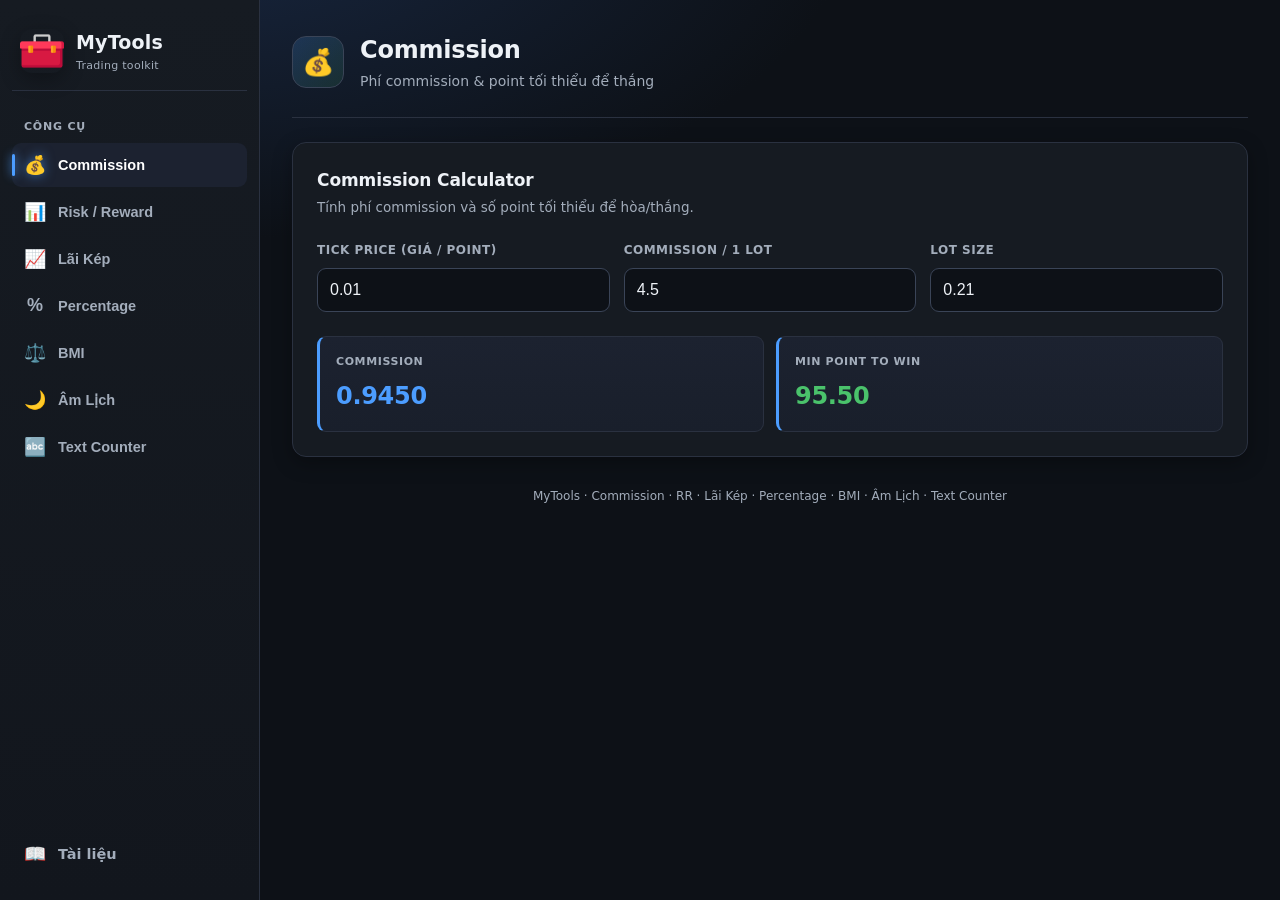
==== commit 33a0605c: "update UI" ====
--- a/index.html
+++ b/index.html
@@ -8,206 +8,7 @@
 <link rel="icon" type="image/png" sizes="64x64" href="res/favicon-64x64.png">
 <link rel="icon" type="image/png" sizes="256x256" href="res/favicon-256x256.png">
 <link rel="apple-touch-icon" sizes="512x512" href="res/favicon-512x512.png">
-<style>
-  :root {
-    --bg: #0d1117;
-    --panel: #161b22;
-    --panel-2: #1c2230;
-    --border: #2a3140;
-    --text: #e6edf3;
-    --muted: #8b949e;
-    --accent: #2f81f7;
-    --accent-2: #3fb950;
-    --danger: #f85149;
-    --warn: #d29922;
-    --radius: 12px;
-    --shadow: 0 8px 24px rgba(0,0,0,.35);
-  }
-  * { box-sizing: border-box; margin: 0; padding: 0; }
-  body {
-    font-family: "Segoe UI", system-ui, -apple-system, Roboto, sans-serif;
-    background: radial-gradient(1200px 600px at 20% -10%, #17233b 0%, var(--bg) 55%);
-    color: var(--text);
-    min-height: 100vh;
-  }
-
-  /* Layout: sidebar + content */
-  .layout { display: flex; min-height: 100vh; }
-
-  .sidebar {
-    width: 250px; flex-shrink: 0;
-    background: var(--panel);
-    border-right: 1px solid var(--border);
-    padding: 22px 16px;
-    display: flex; flex-direction: column; gap: 6px;
-    position: sticky; top: 0; height: 100vh;
-  }
-  .brand {
-    display: flex; align-items: center; gap: 12px;
-    padding: 4px 6px 20px;
-    border-bottom: 1px solid var(--border);
-    margin-bottom: 14px;
-  }
-  .logo {
-    width: 42px; height: 42px; border-radius: 12px;
-    object-fit: cover; display: block;
-    box-shadow: var(--shadow);
-  }
-  .brand h1 { font-size: 18px; font-weight: 700; letter-spacing: .3px; }
-  .brand p { color: var(--muted); font-size: 11px; }
-
-  .nav-label { font-size: 11px; color: var(--muted); text-transform: uppercase; letter-spacing: .6px; padding: 8px 10px 4px; }
-  .tab {
-    width: 100%; text-align: left;
-    padding: 12px 14px; border: none; cursor: pointer;
-    background: transparent; color: var(--muted);
-    font-size: 14px; font-weight: 600; border-radius: 8px;
-    transition: .16s; display: flex; align-items: center; gap: 11px;
-  }
-  .tab:hover { color: var(--text); background: var(--panel-2); }
-  .tab.active { color: #061018; background: linear-gradient(135deg, var(--accent), #4c9dff); box-shadow: var(--shadow); }
-  .tab .ic { font-size: 17px; }
-
-  .content { flex: 1; padding: 30px 32px 60px; min-width: 0; max-width: 1000px; }
-
-  @media (max-width: 720px) {
-    .layout { flex-direction: column; }
-    .sidebar {
-      width: 100%; height: auto; position: static;
-      flex-direction: row; flex-wrap: wrap; align-items: center;
-      border-right: none; border-bottom: 1px solid var(--border);
-      padding: 14px;
-    }
-    .brand { border-bottom: none; margin: 0 auto 0 0; padding: 0; flex: 1 1 100%; margin-bottom: 8px; }
-    .nav-label { display: none; }
-    .tab { width: auto; flex: 1 1 auto; justify-content: center; min-width: 120px; }
-    .content { padding: 20px 16px 50px; max-width: 100%; }
-  }
-
-  .view { display: none; animation: fade .25s ease; }
-  .view.active { display: block; }
-  @keyframes fade { from { opacity: 0; transform: translateY(6px); } to { opacity: 1; transform: none; } }
-
-  .card {
-    background: var(--panel);
-    border: 1px solid var(--border);
-    border-radius: var(--radius);
-    padding: 22px;
-    box-shadow: var(--shadow);
-    margin-bottom: 20px;
-  }
-  .card h2 { font-size: 16px; margin-bottom: 4px; }
-  .card .sub { color: var(--muted); font-size: 13px; margin-bottom: 18px; }
-
-  .grid {
-    display: grid; grid-template-columns: repeat(auto-fit, minmax(220px, 1fr));
-    gap: 14px;
-  }
-  .field { display: flex; flex-direction: column; gap: 6px; }
-  .field label { font-size: 12px; color: var(--muted); font-weight: 600; text-transform: uppercase; letter-spacing: .4px; }
-  .field input {
-    background: var(--bg); border: 1px solid var(--border);
-    color: var(--text); padding: 10px 12px; border-radius: 8px;
-    font-size: 15px; outline: none; transition: .15s; width: 100%;
-  }
-  .field input:focus { border-color: var(--accent); box-shadow: 0 0 0 3px rgba(47,129,247,.18); }
-
-  .btn {
-    margin-top: 16px; padding: 11px 22px; border: none; cursor: pointer;
-    background: linear-gradient(135deg, var(--accent), #4c9dff);
-    color: #061018; font-weight: 700; font-size: 14px; border-radius: 8px;
-    transition: .15s;
-  }
-  .btn:hover { filter: brightness(1.08); transform: translateY(-1px); }
-  .btn.green { background: linear-gradient(135deg, var(--accent-2), #56d364); }
-
-  /* result chips */
-  .results { display: grid; grid-template-columns: repeat(auto-fit, minmax(180px, 1fr)); gap: 12px; margin-top: 20px; }
-  .chip {
-    background: var(--panel-2); border: 1px solid var(--border);
-    border-radius: 10px; padding: 14px 16px;
-  }
-  .chip .k { font-size: 11px; color: var(--muted); text-transform: uppercase; letter-spacing: .5px; margin-bottom: 6px; }
-  .chip .v { font-size: 22px; font-weight: 700; }
-  .chip .v.pos { color: var(--accent-2); }
-  .chip .v.neg { color: var(--danger); }
-  .chip .v.blue { color: var(--accent); }
-
-  /* percentage inline lines */
-  .pc-line {
-    display: flex; align-items: center; flex-wrap: wrap; gap: 10px;
-    padding: 14px 0; font-size: 15px; border-bottom: 1px solid var(--border);
-  }
-  .pc-line:last-child { border-bottom: none; }
-  .pc-inp {
-    width: 110px; background: var(--bg); border: 1px solid var(--border);
-    color: var(--text); padding: 9px 11px; border-radius: 8px; font-size: 15px; outline: none;
-  }
-  .pc-inp:focus { border-color: var(--accent); box-shadow: 0 0 0 3px rgba(47,129,247,.18); }
-  .pc-res { color: var(--accent-2); font-size: 18px; min-width: 60px; }
-
-  .note { font-size: 12px; color: var(--muted); line-height: 1.7; margin-bottom: 16px; }
-  .note b { color: var(--text); }
-
-  /* case buttons */
-  .cbtn {
-    padding: 9px 16px; border: 1px solid var(--border); cursor: pointer;
-    background: var(--panel-2); color: var(--text); border-radius: 8px;
-    font-size: 13px; font-weight: 600; transition: .15s;
-  }
-  .cbtn:hover { border-color: var(--accent); color: var(--accent); }
-
-  /* BMI scale bar */
-  .bmi-bar { display: flex; height: 26px; border-radius: 7px; overflow: hidden; font-size: 10px; }
-  .bmi-bar span { display: grid; place-items: center; color: #061018; font-weight: 700; }
-  .bmi-mark { position: relative; height: 14px; margin-top: 6px; }
-  .bmi-mark i { position: absolute; top: 0; transform: translateX(-50%); color: var(--text); font-size: 18px; font-style: normal; }
-
-  /* lunar calendar */
-  .cal-nav { display: flex; align-items: center; justify-content: center; gap: 16px; margin-bottom: 14px; }
-  .cal-nav button { background: var(--panel-2); border: 1px solid var(--border); color: var(--text); width: 34px; height: 34px; border-radius: 8px; cursor: pointer; font-size: 16px; }
-  .cal-nav button:hover { border-color: var(--accent); color: var(--accent); }
-  .cal-nav .m { font-weight: 700; font-size: 15px; min-width: 130px; text-align: center; }
-  .cal-grid { display: grid; grid-template-columns: repeat(7, 1fr); gap: 6px; }
-  .cal-grid .dow { text-align: center; font-size: 11px; color: var(--muted); font-weight: 700; padding: 4px 0; text-transform: uppercase; }
-  .cal-cell { background: var(--panel-2); border: 1px solid var(--border); border-radius: 8px; min-height: 54px; padding: 5px 7px; }
-  .cal-cell.empty { background: transparent; border: none; }
-  .cal-cell.today { border-color: var(--accent); box-shadow: 0 0 0 2px rgba(47,129,247,.25); }
-  .cal-cell .sol { font-size: 15px; font-weight: 700; }
-  .cal-cell .lun { font-size: 11px; color: var(--muted); }
-  .cal-cell .lun.first { color: var(--accent-2); font-weight: 700; }
-
-  tbody tr.al-now, tbody tr.al-now:hover { background: rgba(63,185,80,.18); }
-  tbody tr.al-now td { color: var(--accent-2); font-weight: 700; }
-  tbody tr.al-now td:first-child::after { content: ' ●'; color: var(--accent-2); }
-
-  /* subtabs for laikep */
-  .subtabs { display: flex; gap: 6px; margin-bottom: 16px; }
-  .subtab { padding: 8px 16px; background: var(--panel-2); border: 1px solid var(--border); color: var(--muted); border-radius: 8px; cursor: pointer; font-size: 13px; font-weight: 600; }
-  .subtab.active { background: var(--accent); color: #061018; border-color: var(--accent); }
-  .subview { display: none; }
-  .subview.active { display: block; }
-
-  /* table */
-  .table-wrap { max-height: 460px; overflow: auto; border: 1px solid var(--border); border-radius: 10px; margin-top: 18px; }
-  table { width: 100%; border-collapse: collapse; font-size: 13px; }
-  th, td { padding: 9px 12px; text-align: right; border-bottom: 1px solid var(--border); }
-  th:first-child, td:first-child { text-align: left; }
-  thead th {
-    position: sticky; top: 0; background: var(--panel-2); color: var(--accent-2);
-    font-size: 12px; text-transform: uppercase; letter-spacing: .4px; z-index: 5;
-  }
-  tbody tr:nth-child(even) { background: rgba(255,255,255,.025); }
-  tbody tr:hover { background: rgba(47,129,247,.08); }
-
-  .stats { margin-top: 16px; background: var(--panel-2); border: 1px solid var(--border); border-radius: 10px; padding: 16px; }
-  .stats .row { display: flex; justify-content: space-between; padding: 6px 0; font-size: 14px; border-bottom: 1px dashed var(--border); }
-  .stats .row:last-child { border-bottom: none; }
-  .stats .row span:first-child { color: var(--muted); }
-  .stats .row span:last-child { font-weight: 700; }
-
-  footer { text-align: center; color: var(--muted); font-size: 12px; margin-top: 30px; }
-</style>
+<link rel="stylesheet" href="css/style.css">
 </head>
 <body>
 <div class="layout">
@@ -231,6 +32,13 @@
   </aside>
 
   <main class="content">
+  <div class="topbar">
+    <div class="tb-icon" id="tb_icon">💰</div>
+    <div>
+      <div class="tb-title" id="tb_title">Commission</div>
+      <div class="tb-desc" id="tb_desc">Phí commission & point tối thiểu để thắng</div>
+    </div>
+  </div>
   <!-- ============ COMMISSION ============ -->
   <section class="view active" id="commission">
     <div class="card">
@@ -433,7 +241,7 @@
       <h2>Âm Dương Lịch</h2>
       <p class="sub">Đổi dương → âm, can chi năm/tháng/ngày (múi giờ VN +7).</p>
       <div class="grid">
-        <div class="field"><label>Ngày dương lịch</label><input id="al_date" type="date"></div>
+        <div class="field"><label>Ngày dương lịch (dd/mm/yyyy)</label><input id="al_date" type="text" placeholder="dd/mm/yyyy" inputmode="numeric" maxlength="10"></div>
         <div class="field" style="justify-content:flex-end"><button class="btn" id="al_today" style="margin:0">Hôm nay</button></div>
       </div>
       <div class="results" style="grid-template-columns:repeat(auto-fit,minmax(140px,1fr))">
@@ -450,7 +258,7 @@
       <p class="sub">Can chi từng giờ trong ngày đã chọn. Dòng tô xanh = giờ hiện tại theo múi giờ.</p>
       <div class="grid" style="margin-bottom:6px">
         <div class="field"><label>Múi giờ</label>
-          <select id="al_tz" style="background:var(--bg);border:1px solid var(--border);color:var(--text);padding:10px 12px;border-radius:8px;font-size:15px;outline:none">
+          <select id="al_tz">
             <option value="7" selected>UTC+7 (Việt Nam)</option>
             <option value="8">UTC+8</option>
             <option value="9">UTC+9</option>
@@ -469,7 +277,7 @@
     <div class="card">
       <h2>Text Counter + Case Converter</h2>
       <p class="sub">Đếm ký tự / từ / câu / đoạn / dòng và đổi kiểu chữ.</p>
-      <textarea id="tc_text" placeholder="Nhập hoặc dán văn bản..." style="width:100%;min-height:200px;background:var(--bg);border:1px solid var(--border);color:var(--text);border-radius:8px;padding:12px 14px;font-size:15px;resize:vertical;outline:none;font-family:inherit;line-height:1.6"></textarea>
+      <textarea id="tc_text" placeholder="Nhập hoặc dán văn bản..." style="width:100%;min-height:200px;background:var(--bg);border:1px solid var(--border-strong);color:var(--text);border-radius:9px;padding:12px 14px;font-size:16px;resize:vertical;outline:none;font-family:inherit;line-height:1.6"></textarea>
       <div class="results" style="grid-template-columns:repeat(auto-fit,minmax(120px,1fr))">
         <div class="chip"><div class="k">Ký tự</div><div class="v blue" id="tc_chars">0</div></div>
         <div class="chip"><div class="k">Không dấu cách</div><div class="v" id="tc_nospace">0</div></div>
@@ -495,414 +303,6 @@
   </main>
 </div>
 
-<script>
-// ---------- helpers ----------
-const $ = id => document.getElementById(id);
-const commas = x => x.toString().replace(/\B(?=(\d{3})+(?!\d))/g, ",");
-const num = v => parseFloat(v) || 0;
-
-// ---------- tabs ----------
-document.querySelectorAll('.tab').forEach(t => t.addEventListener('click', () => {
-  document.querySelectorAll('.tab').forEach(x => x.classList.remove('active'));
-  document.querySelectorAll('.view').forEach(x => x.classList.remove('active'));
-  t.classList.add('active');
-  $(t.dataset.view).classList.add('active');
-}));
-document.querySelectorAll('.subtab').forEach(t => t.addEventListener('click', () => {
-  const scope = t.closest('.view');
-  scope.querySelectorAll('.subtab').forEach(x => x.classList.remove('active'));
-  scope.querySelectorAll('.subview').forEach(x => x.classList.remove('active'));
-  t.classList.add('active');
-  $(t.dataset.sub).classList.add('active');
-}));
-
-// ---------- Commission (from main.cpp) ----------
-function calcCommission() {
-  const tick = num($('c_tick').value);
-  const comPerLot = num($('c_com').value);
-  const lot = num($('c_lot').value);
-  const microCom = comPerLot * 0.01;
-  const commission = microCom * (lot / 0.01);
-  const minPoint = tick ? (commission / tick) + 1 : 0;
-  $('c_out_com').textContent = commission.toFixed(4);
-  $('c_out_pt').textContent = (Math.floor(minPoint * 100) / 100).toFixed(2);
-}
-['c_tick','c_com','c_lot'].forEach(id => $(id).addEventListener('input', calcCommission));
-calcCommission();
-
-// ---------- Risk/Reward (from main.py) ----------
-function calcRR() {
-  const wr = num($('r_wr').value) / 100;
-  const risk = num($('r_risk').value);
-  const reward = num($('r_reward').value);
-  const profit = (wr * reward) - ((1 - wr) * risk);
-  $('r_rr').textContent = `${risk} : ${reward}`;
-  const el = $('r_profit');
-  el.textContent = `${profit.toFixed(3)} R`;
-  el.className = 'v ' + (profit >= 0 ? 'pos' : 'neg');
-}
-['r_wr','r_risk','r_reward'].forEach(id => $(id).addEventListener('input', calcRR));
-calcRR();
-
-function calcMinWR() {
-  const risk = num($('m_risk').value);
-  const reward = num($('m_reward').value);
-  const profit = num($('m_profit').value);
-  const minWR = (reward + risk) ? (profit + risk) / (reward + risk) : 0;
-  $('m_out').textContent = (minWR * 100).toFixed(2) + '%';
-}
-['m_risk','m_reward','m_profit'].forEach(id => $(id).addEventListener('input', calcMinWR));
-calcMinWR();
-
-// ---------- Lãi Kép (from js.js) ----------
-const lkTable = $('lk_table');
-const lkStats = $('lk_stats');
-const lkWrap = $('lk_tablewrap');
-
-function showLkTable() { lkWrap.style.display = 'block'; }
-
-// two-way link target <-> percent
-const initInput = $('lk2_money'), targetIn = $('lk2_target'), percentIn = $('lk2_percent');
-function syncPercent() {
-  const iv = num(initInput.value);
-  percentIn.value = iv ? (((num(targetIn.value) - iv) / iv) * 100).toFixed(2) : '';
-}
-targetIn.addEventListener('input', syncPercent);
-percentIn.addEventListener('input', () => {
-  const iv = num(initInput.value);
-  targetIn.value = (iv + iv * num(percentIn.value) / 100).toFixed(2);
-});
-syncPercent();
-
-// Table 1
-$('lk_submit').addEventListener('click', () => {
-  const firstMoney = num($('lk_money').value);
-  let money = firstMoney;
-  const interest = num($('lk_interest').value);
-  const adding = num($('lk_adding').value);
-  let addingNum = num($('lk_addingNum').value);
-  const period = num($('lk_period').value);
-  const withdraw = num($('lk_withdraw').value);
-  const startWithdraw = parseInt($('lk_startWithdraw').value) - 1;
-  if (addingNum === -1) addingNum = period;
-
-  let rows = '<thead><tr><th>Kỳ</th><th>Vốn</th><th>Tổng Lãi</th><th>Rút</th></tr></thead><tbody>';
-  let totalProfit = 0, totalBank = 0, allDeposit = firstMoney;
-
-  function step(time) {
-    let m = money, bank = 0, addingMoney = 0;
-    for (let i = 0; i < time; i++) {
-      addingMoney = (i > 0) ? adding : 0;
-      if (i >= addingNum) addingMoney = 0;
-      const cash = m * interest / 100;
-      bank = (i >= startWithdraw) ? cash * withdraw / 100 : 0;
-      m += cash - bank + addingMoney;
-      totalBank += bank;
-      totalProfit = m - firstMoney - (addingMoney * i);
-    }
-    allDeposit += addingMoney;
-    const gain = ((m - firstMoney - adding * (time - 1)) * 100 / firstMoney).toFixed(2);
-    rows += `<tr><td>${time}</td><td>${commas(m.toFixed(2))}</td><td>${commas(gain)}%</td><td>${commas(bank.toFixed(2))}</td></tr>`;
-  }
-  // reset accumulators per full run
-  totalBank = 0;
-  for (let i = 1; i <= period; i++) step(i);
-  rows += '</tbody>';
-  lkTable.innerHTML = rows;
-  showLkTable();
-
-  lkStats.style.display = 'block';
-  lkStats.innerHTML = `
-    <div class="row"><span>Vốn Ban Đầu</span><span>${commas(firstMoney)}</span></div>
-    <div class="row"><span>Tổng Tiền Gửi</span><span>${commas(allDeposit)}</span></div>
-    <div class="row"><span>Quá Trình</span><span>${commas(period)} Kỳ</span></div>
-    <div class="row"><span>Lãi Suất</span><span>${commas(interest)}%</span></div>
-    <div class="row"><span>Lãi/Vốn Tổng</span><span>${commas(totalProfit.toFixed(2))}</span></div>
-    <div class="row"><span>Hiệu Suất Lãi/Vốn Tổng</span><span>${commas((totalProfit * 100 / allDeposit).toFixed(2))}%</span></div>
-    <div class="row"><span>Hiệu Suất Lãi/Vốn Đầu</span><span>${commas((totalProfit * 100 / firstMoney).toFixed(2))}%</span></div>
-    <div class="row"><span>Tổng Đã Rút</span><span>${commas(totalBank.toFixed(2))}</span></div>`;
-});
-
-// Table 2
-$('lk2_submit').addEventListener('click', () => {
-  const initial = num($('lk2_money').value);
-  const target = num($('lk2_target').value);
-  const days = num($('lk2_period').value);
-  if (!initial || !days) return;
-  const dailyFactor = Math.pow(target / initial, 1 / days);
-  const dailyIncrease = (dailyFactor - 1) * 100;
-  let current = initial;
-
-  let rows = '<thead><tr><th>Kỳ</th><th>Vốn</th><th>Cần</th><th>%</th></tr></thead><tbody>';
-  for (let i = 1; i <= days; i++) {
-    const dailyAmount = current * dailyFactor - current;
-    current += dailyAmount;
-    rows += `<tr><td>${i}</td><td>${commas(current.toFixed(2))}</td><td>${commas(dailyAmount.toFixed(2))}</td><td>${commas(dailyIncrease.toFixed(3))}%</td></tr>`;
-  }
-  rows += '</tbody>';
-  lkTable.innerHTML = rows;
-  showLkTable();
-  lkStats.style.display = 'block';
-  lkStats.innerHTML = `
-    <div class="row"><span>Vốn Ban Đầu</span><span>${commas(initial)}</span></div>
-    <div class="row"><span>Mục Tiêu</span><span>${commas(target)}</span></div>
-    <div class="row"><span>Kỳ Hạn</span><span>${commas(days)} Kỳ</span></div>
-    <div class="row"><span>% mỗi kỳ</span><span>${dailyIncrease.toFixed(3)}%</span></div>`;
-});
-
-// ---------- Percentage (calculator.net style) ----------
-const fmt = n => Number.isFinite(n) ? (+n.toFixed(4)).toLocaleString('en-US') : '—';
-
-function pc1() { $('p1_out').textContent = fmt(num($('p1_a').value) / 100 * num($('p1_b').value)); }        // P% of B
-function pc2() { const b = num($('p2_b').value); $('p2_out').textContent = b ? fmt(num($('p2_a').value) / b * 100) : '—'; } // A is what % of B
-function pc3() { const p = num($('p3_b').value); $('p3_out').textContent = p ? fmt(num($('p3_a').value) / (p / 100)) : '—'; } // A is P% of what
-['p1_a','p1_b'].forEach(id => $(id).addEventListener('input', pc1));
-['p2_a','p2_b'].forEach(id => $(id).addEventListener('input', pc2));
-['p3_a','p3_b'].forEach(id => $(id).addEventListener('input', pc3));
-pc1(); pc2(); pc3();
-
-function pcChange() {
-  const v1 = num($('pc_from').value), v2 = num($('pc_to').value);
-  const el = $('pc_change');
-  if (!v1) { el.textContent = '—'; el.className = 'v'; return; }
-  const ch = (v2 - v1) / Math.abs(v1) * 100;
-  el.textContent = (ch >= 0 ? '+' : '') + fmt(ch) + '%';
-  el.className = 'v ' + (ch >= 0 ? 'pos' : 'neg');
-}
-['pc_from','pc_to'].forEach(id => $(id).addEventListener('input', pcChange));
-pcChange();
-
-function pcDiff() {
-  const a = num($('pd_a').value), b = num($('pd_b').value);
-  const avg = (a + b) / 2;
-  $('pd_out').textContent = avg ? fmt(Math.abs(a - b) / Math.abs(avg) * 100) + '%' : '—';
-}
-['pd_a','pd_b'].forEach(id => $(id).addEventListener('input', pcDiff));
-pcDiff();
-
-// ---------- BMI (calculator.net) ----------
-function bmiCategory(b) {
-  if (b < 16) return ['Gầy độ III', 'neg'];
-  if (b < 17) return ['Gầy độ II', 'neg'];
-  if (b < 18.5) return ['Gầy độ I', 'neg'];
-  if (b < 25) return ['Bình thường', 'pos'];
-  if (b < 30) return ['Thừa cân', 'blue'];
-  if (b < 35) return ['Béo phì I', 'neg'];
-  if (b < 40) return ['Béo phì II', 'neg'];
-  return ['Béo phì III', 'neg'];
-}
-function calcBMI() {
-  let hM, kg;
-  if ($('bmi_metric').classList.contains('active')) {
-    hM = num($('bmi_cm').value) / 100;
-    kg = num($('bmi_kg').value);
-  } else {
-    hM = (num($('bmi_ft').value) * 12 + num($('bmi_in').value)) * 0.0254;
-    kg = num($('bmi_lb').value) * 0.45359237;
-  }
-  if (!hM || !kg) { $('bmi_val').textContent = '—'; $('bmi_cat').textContent = '—'; $('bmi_range').textContent = '—'; return; }
-  const bmi = kg / (hM * hM);
-  const [cat, cls] = bmiCategory(bmi);
-  $('bmi_val').textContent = bmi.toFixed(1);
-  const cEl = $('bmi_cat'); cEl.textContent = cat; cEl.className = 'v ' + cls;
-  const lo = (18.5 * hM * hM), hi = (25 * hM * hM);
-  const metric = $('bmi_metric').classList.contains('active');
-  const unit = metric ? 'kg' : 'lb', f = metric ? 1 : 1 / 0.45359237;
-  $('bmi_range').textContent = `${(lo * f).toFixed(1)}–${(hi * f).toFixed(1)} ${unit}`;
-  // scale bar
-  const segs = [['Gầy', '#3fb950', 18.5], ['Bình thường', '#2f81f7', 25], ['Thừa cân', '#d29922', 30], ['Béo phì', '#f85149', 40]];
-  const min = 15, max = 40, span = max - min;
-  let bars = '<div class="bmi-bar">';
-  let prev = min;
-  segs.forEach(([lbl, col, end]) => { bars += `<span style="background:${col};flex:${(end - prev) / span}">${lbl}</span>`; prev = end; });
-  bars += '</div>';
-  const pos = Math.max(0, Math.min(100, (bmi - min) / span * 100));
-  bars += `<div class="bmi-mark"><i style="left:${pos}%">▲</i></div>`;
-  $('bmi_scale').innerHTML = bars;
-}
-['bmi_cm','bmi_kg','bmi_ft','bmi_in','bmi_lb'].forEach(id => $(id).addEventListener('input', calcBMI));
-document.querySelectorAll('[data-sub^="bmi_"]').forEach(b => b.addEventListener('click', () => setTimeout(calcBMI, 0)));
-calcBMI();
-
-// ---------- Âm lịch (thuật toán Hồ Ngọc Đức, public domain) ----------
-const TZ = 7;
-const CAN = ["Giáp","Ất","Bính","Đinh","Mậu","Kỷ","Canh","Tân","Nhâm","Quý"];
-const CHI = ["Tý","Sửu","Dần","Mão","Thìn","Tỵ","Ngọ","Mùi","Thân","Dậu","Tuất","Hợi"];
-const TIETKHI = ["Xuân phân","Thanh minh","Cốc vũ","Lập hạ","Tiểu mãn","Mang chủng","Hạ chí","Tiểu thử","Đại thử","Lập thu","Xử thử","Bạch lộ","Thu phân","Hàn lộ","Sương giáng","Lập đông","Tiểu tuyết","Đại tuyết","Đông chí","Tiểu hàn","Đại hàn","Lập xuân","Vũ thủy","Kinh trập"];
-const INT = Math.floor;
-function jdFromDate(dd, mm, yy) {
-  const a = INT((14 - mm) / 12), y = yy + 4800 - a, m = mm + 12 * a - 3;
-  let jd = dd + INT((153 * m + 2) / 5) + 365 * y + INT(y / 4) - INT(y / 100) + INT(y / 400) - 32045;
-  if (jd < 2299161) jd = dd + INT((153 * m + 2) / 5) + 365 * y + INT(y / 4) - 32083;
-  return jd;
-}
-function jdToDate(jd) {
-  let a, b, c;
-  if (jd > 2299160) { a = jd + 32044; b = INT((4 * a + 3) / 146097); c = a - INT((b * 146097) / 4); }
-  else { b = 0; c = jd + 32082; }
-  const d = INT((4 * c + 3) / 1461), e = c - INT((1461 * d) / 4), m = INT((5 * e + 2) / 153);
-  const day = e - INT((153 * m + 2) / 5) + 1, month = m + 3 - 12 * INT(m / 10), year = b * 100 + d - 4800 + INT(m / 10);
-  return [day, month, year];
-}
-function NewMoon(k) {
-  const T = k / 1236.85, T2 = T * T, T3 = T2 * T, dr = Math.PI / 180;
-  let Jd1 = 2415020.75933 + 29.53058868 * k + 0.0001178 * T2 - 0.000000155 * T3;
-  Jd1 += 0.00033 * Math.sin((166.56 + 132.87 * T - 0.009173 * T2) * dr);
-  const M = 359.2242 + 29.10535608 * k - 0.0000333 * T2 - 0.00000347 * T3;
-  const Mpr = 306.0253 + 385.81691806 * k + 0.0107306 * T2 + 0.00001236 * T3;
-  const F = 21.2964 + 390.67050646 * k - 0.0016528 * T2 - 0.00000239 * T3;
-  let C1 = (0.1734 - 0.000393 * T) * Math.sin(M * dr) + 0.0021 * Math.sin(2 * dr * M);
-  C1 = C1 - 0.4068 * Math.sin(Mpr * dr) + 0.0161 * Math.sin(dr * 2 * Mpr) - 0.0004 * Math.sin(dr * 3 * Mpr);
-  C1 = C1 + 0.0104 * Math.sin(dr * 2 * F) - 0.0051 * Math.sin(dr * (M + Mpr)) - 0.0074 * Math.sin(dr * (M - Mpr));
-  C1 = C1 + 0.0004 * Math.sin(dr * (2 * F + M)) - 0.0004 * Math.sin(dr * (2 * F - M)) - 0.0006 * Math.sin(dr * (2 * F + Mpr));
-  C1 = C1 + 0.0010 * Math.sin(dr * (2 * F - Mpr)) + 0.0005 * Math.sin(dr * (2 * Mpr + M));
-  const deltat = (T < -11) ? 0.001 + 0.000839 * T + 0.0002261 * T2 - 0.00000845 * T3 - 0.000000081 * T * T3 : -0.000278 + 0.000265 * T + 0.000262 * T2;
-  return Jd1 + C1 - deltat;
-}
-function SunLongitude(jdn) {
-  const T = (jdn - 2451545.0) / 36525, T2 = T * T, dr = Math.PI / 180;
-  const M = 357.52910 + 35999.05030 * T - 0.0001559 * T2 - 0.00000048 * T * T2;
-  const L0 = 280.46645 + 36000.76983 * T + 0.0003032 * T2;
-  let DL = (1.914600 - 0.004817 * T - 0.000014 * T2) * Math.sin(dr * M);
-  DL += (0.019993 - 0.000101 * T) * Math.sin(dr * 2 * M) + 0.000290 * Math.sin(dr * 3 * M);
-  let L = (L0 + DL) * dr;
-  L = L - Math.PI * 2 * INT(L / (Math.PI * 2));
-  return L;
-}
-function getSunLongitude(dayNumber, tz) { return INT(SunLongitude(dayNumber - 0.5 - tz / 24) / Math.PI * 6); }
-function getNewMoonDay(k, tz) { return INT(NewMoon(k) + 0.5 + tz / 24); }
-function getLunarMonth11(yy, tz) {
-  const off = jdFromDate(31, 12, yy) - 2415021, k = INT(off / 29.530588853);
-  let nm = getNewMoonDay(k, tz);
-  if (getSunLongitude(nm, tz) >= 9) nm = getNewMoonDay(k - 1, tz);
-  return nm;
-}
-function getLeapMonthOffset(a11, tz) {
-  const k = INT((a11 - 2415021.076998695) / 29.530588853 + 0.5);
-  let last = 0, i = 1, arc = getSunLongitude(getNewMoonDay(k + i, tz), tz);
-  do { last = arc; i++; arc = getSunLongitude(getNewMoonDay(k + i, tz), tz); } while (arc != last && i < 14);
-  return i - 1;
-}
-function convertSolar2Lunar(dd, mm, yy, tz) {
-  const dayNumber = jdFromDate(dd, mm, yy);
-  const k = INT((dayNumber - 2415021.076998695) / 29.530588853);
-  let monthStart = getNewMoonDay(k + 1, tz);
-  if (monthStart > dayNumber) monthStart = getNewMoonDay(k, tz);
-  let a11 = getLunarMonth11(yy, tz), b11 = a11, lunarYear;
-  if (a11 >= monthStart) { lunarYear = yy; a11 = getLunarMonth11(yy - 1, tz); }
-  else { lunarYear = yy + 1; b11 = getLunarMonth11(yy + 1, tz); }
-  const lunarDay = dayNumber - monthStart + 1;
-  const diff = INT((monthStart - a11) / 29);
-  let lunarLeap = 0, lunarMonth = diff + 11;
-  if (b11 - a11 > 365) {
-    const leapMonthDiff = getLeapMonthOffset(a11, tz);
-    if (diff >= leapMonthDiff) { lunarMonth = diff + 10; if (diff == leapMonthDiff) lunarLeap = 1; }
-  }
-  if (lunarMonth > 12) lunarMonth -= 12;
-  if (lunarMonth >= 11 && diff < 4) lunarYear -= 1;
-  return [lunarDay, lunarMonth, lunarYear, lunarLeap];
-}
-function yearCanChi(y) { return CAN[(y + 6) % 10] + ' ' + CHI[(y + 8) % 12]; }
-function monthCanChi(lm, ly) { return CAN[(ly * 12 + lm + 3) % 10] + ' ' + CHI[(lm + 1) % 12]; }
-function dayCanChi(jd) { return CAN[(jd + 9) % 10] + ' ' + CHI[(jd + 1) % 12]; }
-
-function renderAmlich(d) {
-  const dd = d.getDate(), mm = d.getMonth() + 1, yy = d.getFullYear();
-  const [ld, lm, ly, leap] = convertSolar2Lunar(dd, mm, yy, TZ);
-  const jd = jdFromDate(dd, mm, yy);
-  $('al_lunar').textContent = `${ld}/${lm}${leap ? ' (nhuận)' : ''}/${ly}`;
-  $('al_year').textContent = yearCanChi(ly);
-  $('al_month').textContent = monthCanChi(lm, ly);
-  $('al_day').textContent = dayCanChi(jd);
-  const sl = getSunLongitude(jd + 1, TZ);
-  $('al_tiet').textContent = TIETKHI[sl] || '—';
-  curJd = jd;
-  renderHours();
-  renderCalendar(yy, mm, d);
-}
-
-let curJd = null;
-function renderHours() {
-  if (curJd === null) return;
-  const dayCanIdx = (curJd + 9) % 10, canGioTy = (dayCanIdx % 5) * 2;
-  const ranges = ['23–01','01–03','03–05','05–07','07–09','09–11','11–13','13–15','15–17','17–19','19–21','21–23'];
-  // giờ hiện tại theo múi giờ đã chọn
-  const tz = parseInt($('al_tz').value);
-  const nowH = (new Date().getUTCHours() + tz + 24) % 24;
-  const nowChi = INT(((nowH + 1) % 24) / 2) % 12;
-  let rows = '<thead><tr><th>Giờ</th><th>Con giáp</th><th>Can Chi</th></tr></thead><tbody>';
-  for (let i = 0; i < 12; i++) {
-    const now = i === nowChi ? ' class="al-now"' : '';
-    rows += `<tr${now}><td>${ranges[i]}</td><td>${CHI[i]}</td><td>${CAN[(canGioTy + i) % 10]} ${CHI[i]}</td></tr>`;
-  }
-  $('al_hours').innerHTML = rows + '</tbody>';
-}
-$('al_tz').addEventListener('change', renderHours);
-
-let calY, calM;
-function renderCalendar(yy, mm, selDate) {
-  calY = yy; calM = mm;
-  const first = new Date(yy, mm - 1, 1);
-  const startDow = first.getDay();
-  const days = new Date(yy, mm, 0).getDate();
-  const today = new Date();
-  let html = `<div class="cal-nav"><button id="cal_prev">‹</button><span class="m">Tháng ${mm}/${yy}</span><button id="cal_next">›</button></div>`;
-  html += '<div class="cal-grid">';
-  ['CN','T2','T3','T4','T5','T6','T7'].forEach(d => html += `<div class="dow">${d}</div>`);
-  for (let i = 0; i < startDow; i++) html += '<div class="cal-cell empty"></div>';
-  for (let d = 1; d <= days; d++) {
-    const [ld, lm] = convertSolar2Lunar(d, mm, yy, TZ);
-    const isToday = (d === today.getDate() && mm === today.getMonth() + 1 && yy === today.getFullYear());
-    const lunTxt = ld === 1 ? `${ld}/${lm}` : ld;
-    html += `<div class="cal-cell${isToday ? ' today' : ''}"><div class="sol">${d}</div><div class="lun${ld === 1 ? ' first' : ''}">${lunTxt}</div></div>`;
-  }
-  html += '</div>';
-  $('al_cal').innerHTML = html;
-  $('cal_prev').addEventListener('click', () => { let m = calM - 1, y = calY; if (m < 1) { m = 12; y--; } renderCalendar(y, m); });
-  $('cal_next').addEventListener('click', () => { let m = calM + 1, y = calY; if (m > 12) { m = 1; y++; } renderCalendar(y, m); });
-}
-
-function setAlToday() {
-  const t = new Date();
-  $('al_date').value = `${t.getFullYear()}-${String(t.getMonth() + 1).padStart(2, '0')}-${String(t.getDate()).padStart(2, '0')}`;
-  renderAmlich(t);
-}
-$('al_date').addEventListener('change', () => { const v = $('al_date').value; if (v) renderAmlich(new Date(v + 'T00:00:00')); });
-$('al_today').addEventListener('click', setAlToday);
-setAlToday();
-
-// ---------- Text Counter + Case (wordcounter.net + caseconverter.cc) ----------
-const tcText = $('tc_text');
-function countText() {
-  const t = tcText.value;
-  $('tc_chars').textContent = commas(t.length);
-  $('tc_nospace').textContent = commas(t.replace(/\s/g, '').length);
-  const words = t.trim() ? t.trim().split(/\s+/).length : 0;
-  $('tc_words').textContent = commas(words);
-  const sentences = (t.match(/[^.!?…]+[.!?…]+/g) || []).length || (t.trim() ? 1 : 0);
-  $('tc_sentences').textContent = commas(sentences);
-  const paras = t.split(/\n+/).filter(p => p.trim()).length;
-  $('tc_paras').textContent = commas(paras);
-  const lines = t === '' ? 0 : t.split('\n').length;
-  $('tc_lines').textContent = commas(lines);
-  const sec = Math.round(words / 200 * 60);
-  $('tc_read').textContent = sec < 60 ? sec + 's' : Math.floor(sec / 60) + 'm ' + (sec % 60) + 's';
-}
-tcText.addEventListener('input', countText);
-function toTitle(s) { return s.replace(/\b\w/g, c => c.toUpperCase()); }
-function toSentence(s) { return s.toLowerCase().replace(/(^\s*\w|[.!?…]\s*\w)/g, c => c.toUpperCase()); }
-document.querySelectorAll('.cbtn').forEach(b => b.addEventListener('click', () => {
-  const t = tcText.value, mode = b.dataset.case;
-  if (mode === 'upper') tcText.value = t.toUpperCase();
-  else if (mode === 'lower') tcText.value = t.toLowerCase();
-  else if (mode === 'sentence') tcText.value = toSentence(t);
-  else if (mode === 'title') tcText.value = toTitle(t);
-  else if (mode === 'alt') tcText.value = t.split('').map((c, i) => i % 2 ? c.toUpperCase() : c.toLowerCase()).join('');
-  else if (mode === 'inverse') tcText.value = t.split('').map(c => c === c.toUpperCase() ? c.toLowerCase() : c.toUpperCase()).join('');
-  else if (mode === 'clear') tcText.value = '';
-  countText();
-}));
-countText();
-</script>
+<script src="js/app.js"></script>
 </body>
 </html>
--- a/css/style.css
+++ b/css/style.css
@@ -0,0 +1,248 @@
+:root {
+  --bg: #0d1117;
+  --panel: #161b22;
+  --panel-2: #1c2230;
+  --border: #2a3140;
+  --border-strong: #3a4457;
+  --text: #eef2f7;
+  --muted: #a3adbb;          /* lighter for WCAG AA on dark panels */
+  --accent: #4c9dff;
+  --accent-ink: #061018;     /* text on accent surfaces */
+  --accent-2: #4ac26b;
+  --danger: #ff6b62;
+  --warn: #e3a92c;
+  --radius: 14px;
+  --radius-sm: 9px;
+  /* 8px spacing scale */
+  --s1: 4px; --s2: 8px; --s3: 12px; --s4: 16px; --s5: 24px; --s6: 32px;
+  --shadow: 0 6px 20px rgba(0,0,0,.30);
+  --shadow-lg: 0 14px 40px rgba(0,0,0,.45);
+  --ring: 0 0 0 3px rgba(76,157,255,.30);
+  --tap: 44px;               /* Fitts min touch target */
+}
+* { box-sizing: border-box; margin: 0; padding: 0; }
+html { scroll-behavior: smooth; }
+body {
+  font-family: "Segoe UI", system-ui, -apple-system, Roboto, sans-serif;
+  background: radial-gradient(1200px 600px at 15% -10%, #182741 0%, var(--bg) 55%);
+  color: var(--text);
+  min-height: 100vh;
+  font-size: 16px; line-height: 1.55;
+  -webkit-font-smoothing: antialiased;
+}
+:focus-visible { outline: 2px solid var(--accent); outline-offset: 2px; }
+@media (prefers-reduced-motion: reduce) { * { animation: none !important; transition: none !important; scroll-behavior: auto; } }
+
+/* Layout: sidebar + content */
+.layout { display: flex; min-height: 100vh; }
+
+.sidebar {
+  width: 260px; flex-shrink: 0;
+  background: linear-gradient(180deg, var(--panel), #12161d);
+  border-right: 1px solid var(--border);
+  padding: var(--s5) var(--s3);
+  display: flex; flex-direction: column; gap: 3px;
+  position: sticky; top: 0; height: 100vh;
+}
+.brand {
+  display: flex; align-items: center; gap: var(--s3);
+  padding: var(--s1) var(--s2) var(--s4);
+  border-bottom: 1px solid var(--border);
+  margin-bottom: var(--s3);
+}
+.logo {
+  width: 44px; height: 44px; border-radius: 12px;
+  object-fit: cover; display: block;
+  box-shadow: var(--shadow);
+}
+.brand h1 { font-size: 19px; font-weight: 800; letter-spacing: .2px; }
+.brand p { color: var(--muted); font-size: 11px; letter-spacing: .3px; }
+
+.nav-label { font-size: 11px; color: var(--muted); text-transform: uppercase; letter-spacing: .8px; padding: var(--s3) var(--s3) var(--s1); font-weight: 700; }
+.tab {
+  width: 100%; text-align: left; min-height: var(--tap);
+  padding: 0 var(--s3); border: none; cursor: pointer;
+  background: transparent; color: var(--muted);
+  font-size: 14.5px; font-weight: 600; border-radius: var(--radius-sm);
+  transition: background .16s, color .16s;
+  display: flex; align-items: center; gap: var(--s3);
+  position: relative;
+}
+.tab:hover { color: var(--text); background: var(--panel-2); }
+.tab.active { color: #fff; background: var(--panel-2); }
+.tab.active::before {
+  content: ""; position: absolute; left: 0; top: 50%;
+  transform: translateY(-50%); width: 3px; height: 22px; border-radius: 3px;
+  background: var(--accent); box-shadow: 0 0 10px var(--accent);
+}
+.tab.active .ic { filter: drop-shadow(0 0 6px rgba(76,157,255,.6)); }
+.tab .ic { font-size: 18px; width: 22px; text-align: center; }
+
+.content { flex: 1; padding: var(--s6) var(--s6) 64px; min-width: 0; max-width: 1040px; margin: 0 auto; width: 100%; }
+
+@media (max-width: 820px) {
+  .layout { flex-direction: column; }
+  .sidebar {
+    width: 100%; height: auto; position: sticky; top: 0; z-index: 20;
+    flex-direction: row; flex-wrap: wrap; align-items: center; gap: var(--s2);
+    border-right: none; border-bottom: 1px solid var(--border);
+    padding: var(--s3) var(--s4);
+  }
+  .brand { border-bottom: none; margin: 0; padding: 0; flex: 1 1 100%; margin-bottom: var(--s2); }
+  .nav-label { display: none; }
+  .tab { width: auto; flex: 1 1 auto; justify-content: center; min-width: 118px; padding: 0 var(--s3); }
+  .tab.active { background: linear-gradient(135deg, #3f8bf0, var(--accent)); }
+  .tab.active::before { display: none; }
+  .content { padding: var(--s5) var(--s4) 50px; max-width: 100%; }
+  .topbar { padding-bottom: var(--s4); margin-bottom: var(--s4); }
+  .tb-title { font-size: 20px; }
+}
+
+/* Topbar — visibility of current location/status */
+.topbar {
+  display: flex; align-items: center; gap: var(--s4);
+  padding-bottom: var(--s5); margin-bottom: var(--s5);
+  border-bottom: 1px solid var(--border);
+}
+.tb-icon {
+  width: 52px; height: 52px; border-radius: 14px; flex-shrink: 0;
+  display: grid; place-items: center; font-size: 26px;
+  background: linear-gradient(135deg, rgba(76,157,255,.18), rgba(74,194,107,.12));
+  border: 1px solid var(--border-strong);
+}
+.tb-title { font-size: 24px; font-weight: 800; letter-spacing: -.2px; }
+.tb-desc { color: var(--muted); font-size: 14px; margin-top: 2px; }
+
+.view { display: none; animation: fade .28s ease; }
+.view.active { display: block; }
+@keyframes fade { from { opacity: 0; transform: translateY(8px); } to { opacity: 1; transform: none; } }
+
+.card {
+  background: var(--panel);
+  border: 1px solid var(--border);
+  border-radius: var(--radius);
+  padding: var(--s5);
+  box-shadow: var(--shadow);
+  margin-bottom: var(--s4);
+  transition: border-color .18s, box-shadow .18s;
+}
+.card:hover { border-color: var(--border-strong); box-shadow: var(--shadow-lg); }
+.card h2 { font-size: 17px; font-weight: 700; margin-bottom: var(--s1); letter-spacing: -.1px; }
+.card .sub { color: var(--muted); font-size: 13.5px; margin-bottom: var(--s5); line-height: 1.5; }
+
+.grid {
+  display: grid; grid-template-columns: repeat(auto-fit, minmax(220px, 1fr));
+  gap: 14px;
+}
+.field { display: flex; flex-direction: column; gap: var(--s2); }
+.field label { font-size: 12px; color: var(--muted); font-weight: 700; text-transform: uppercase; letter-spacing: .5px; }
+.field input, .field select {
+  background: var(--bg); border: 1px solid var(--border-strong);
+  color: var(--text); padding: 0 var(--s3); min-height: var(--tap); border-radius: var(--radius-sm);
+  font-size: 16px; outline: none; transition: border-color .15s, box-shadow .15s; width: 100%;
+}
+.field input:hover { border-color: var(--accent); }
+.field input:focus, .field select:focus { border-color: var(--accent); box-shadow: var(--ring); }
+
+.btn {
+  margin-top: var(--s4); padding: 0 var(--s5); min-height: var(--tap); border: none; cursor: pointer;
+  background: linear-gradient(135deg, #3f8bf0, var(--accent));
+  color: #fff; font-weight: 700; font-size: 15px; border-radius: var(--radius-sm);
+  transition: filter .15s, transform .08s, box-shadow .15s;
+  box-shadow: 0 4px 14px rgba(76,157,255,.35);
+}
+.btn:hover { filter: brightness(1.07); box-shadow: 0 6px 20px rgba(76,157,255,.45); }
+.btn:active { transform: translateY(1px); box-shadow: 0 2px 8px rgba(76,157,255,.35); }
+.btn.green { background: linear-gradient(135deg, #3ba85c, var(--accent-2)); color: #fff; box-shadow: 0 4px 14px rgba(74,194,107,.35); }
+.btn.green:hover { box-shadow: 0 6px 20px rgba(74,194,107,.45); }
+
+/* result chips — outputs, visually distinct from inputs */
+.results { display: grid; grid-template-columns: repeat(auto-fit, minmax(180px, 1fr)); gap: var(--s3); margin-top: var(--s5); }
+.chip {
+  background: linear-gradient(180deg, var(--panel-2), #191f2b);
+  border: 1px solid var(--border); border-left: 3px solid var(--accent);
+  border-radius: var(--radius-sm); padding: var(--s4) var(--s4);
+}
+.chip .k { font-size: 11px; color: var(--muted); text-transform: uppercase; letter-spacing: .6px; margin-bottom: var(--s2); font-weight: 700; }
+.chip .v { font-size: 24px; font-weight: 800; letter-spacing: -.3px; }
+.chip .v.pos { color: var(--accent-2); }
+.chip .v.neg { color: var(--danger); }
+.chip .v.blue { color: var(--accent); }
+
+/* percentage inline lines */
+.pc-line {
+  display: flex; align-items: center; flex-wrap: wrap; gap: 10px;
+  padding: 14px 0; font-size: 15px; border-bottom: 1px solid var(--border);
+}
+.pc-line:last-child { border-bottom: none; }
+.pc-inp {
+  width: 116px; background: var(--bg); border: 1px solid var(--border-strong);
+  color: var(--text); padding: 0 var(--s3); min-height: 42px; border-radius: var(--radius-sm); font-size: 16px; outline: none; transition: .15s;
+}
+.pc-inp:hover { border-color: var(--accent); }
+.pc-inp:focus { border-color: var(--accent); box-shadow: var(--ring); }
+.pc-res { color: var(--accent-2); font-size: 20px; font-weight: 700; min-width: 60px; }
+
+.note { font-size: 12px; color: var(--muted); line-height: 1.7; margin-bottom: 16px; }
+.note b { color: var(--text); }
+
+/* case buttons */
+.cbtn {
+  min-height: 40px; padding: 0 var(--s4); border: 1px solid var(--border-strong); cursor: pointer;
+  background: var(--panel-2); color: var(--text); border-radius: var(--radius-sm);
+  font-size: 13.5px; font-weight: 600; transition: .15s;
+}
+.cbtn:hover { border-color: var(--accent); color: var(--accent); background: rgba(76,157,255,.08); }
+.cbtn:active { transform: translateY(1px); }
+
+/* BMI scale bar */
+.bmi-bar { display: flex; height: 26px; border-radius: 7px; overflow: hidden; font-size: 10px; }
+.bmi-bar span { display: grid; place-items: center; color: #061018; font-weight: 700; }
+.bmi-mark { position: relative; height: 14px; margin-top: 6px; }
+.bmi-mark i { position: absolute; top: 0; transform: translateX(-50%); color: var(--text); font-size: 18px; font-style: normal; }
+
+/* lunar calendar */
+.cal-nav { display: flex; align-items: center; justify-content: center; gap: 16px; margin-bottom: 14px; }
+.cal-nav button { background: var(--panel-2); border: 1px solid var(--border); color: var(--text); width: 34px; height: 34px; border-radius: 8px; cursor: pointer; font-size: 16px; }
+.cal-nav button:hover { border-color: var(--accent); color: var(--accent); }
+.cal-nav .m { font-weight: 700; font-size: 15px; min-width: 130px; text-align: center; }
+.cal-grid { display: grid; grid-template-columns: repeat(7, 1fr); gap: 6px; }
+.cal-grid .dow { text-align: center; font-size: 11px; color: var(--muted); font-weight: 700; padding: 4px 0; text-transform: uppercase; }
+.cal-cell { background: var(--panel-2); border: 1px solid var(--border); border-radius: 8px; min-height: 54px; padding: 5px 7px; }
+.cal-cell.empty { background: transparent; border: none; }
+.cal-cell.today { border-color: var(--accent); box-shadow: 0 0 0 2px rgba(47,129,247,.25); }
+.cal-cell .sol { font-size: 15px; font-weight: 700; }
+.cal-cell .lun { font-size: 11px; color: var(--muted); }
+.cal-cell .lun.first { color: var(--accent-2); font-weight: 700; }
+
+tbody tr.al-now, tbody tr.al-now:hover { background: rgba(63,185,80,.18); }
+tbody tr.al-now td { color: var(--accent-2); font-weight: 700; }
+tbody tr.al-now td:first-child::after { content: ' ●'; color: var(--accent-2); }
+
+/* subtabs for laikep */
+.subtabs { display: inline-flex; gap: 4px; margin-bottom: var(--s4); background: var(--bg); padding: 4px; border-radius: var(--radius-sm); border: 1px solid var(--border); }
+.subtab { min-height: 38px; padding: 0 var(--s4); background: transparent; border: none; color: var(--muted); border-radius: 7px; cursor: pointer; font-size: 13.5px; font-weight: 600; transition: .15s; }
+.subtab:hover { color: var(--text); }
+.subtab.active { background: var(--accent); color: var(--accent-ink); }
+.subview { display: none; }
+.subview.active { display: block; }
+
+/* table */
+.table-wrap { max-height: 460px; overflow: auto; border: 1px solid var(--border); border-radius: 10px; margin-top: 18px; }
+table { width: 100%; border-collapse: collapse; font-size: 13px; }
+th, td { padding: 9px 12px; text-align: right; border-bottom: 1px solid var(--border); }
+th:first-child, td:first-child { text-align: left; }
+thead th {
+  position: sticky; top: 0; background: var(--panel-2); color: var(--accent-2);
+  font-size: 12px; text-transform: uppercase; letter-spacing: .4px; z-index: 5;
+}
+tbody tr:nth-child(even) { background: rgba(255,255,255,.025); }
+tbody tr:hover { background: rgba(47,129,247,.08); }
+
+.stats { margin-top: 16px; background: var(--panel-2); border: 1px solid var(--border); border-radius: 10px; padding: 16px; }
+.stats .row { display: flex; justify-content: space-between; padding: 6px 0; font-size: 14px; border-bottom: 1px dashed var(--border); }
+.stats .row:last-child { border-bottom: none; }
+.stats .row span:first-child { color: var(--muted); }
+.stats .row span:last-child { font-weight: 700; }
+
+footer { text-align: center; color: var(--muted); font-size: 12px; margin-top: 30px; }
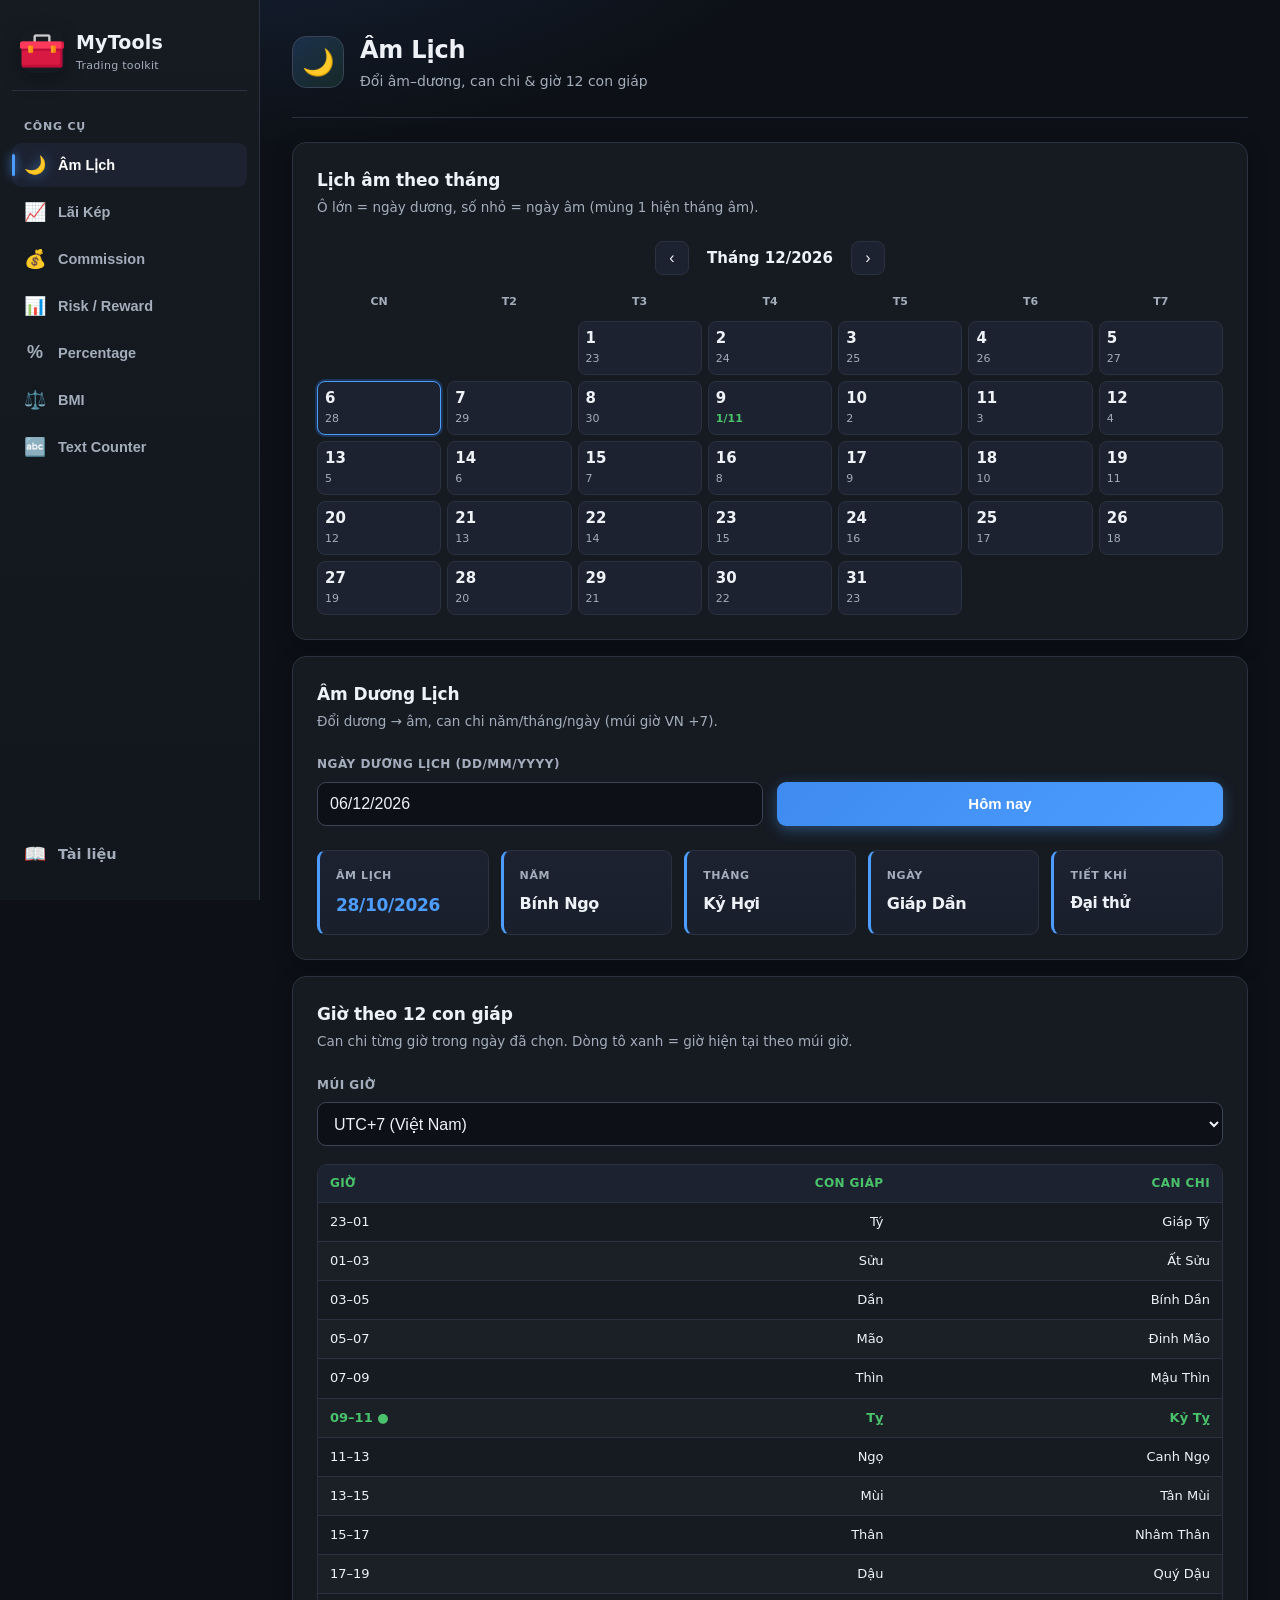
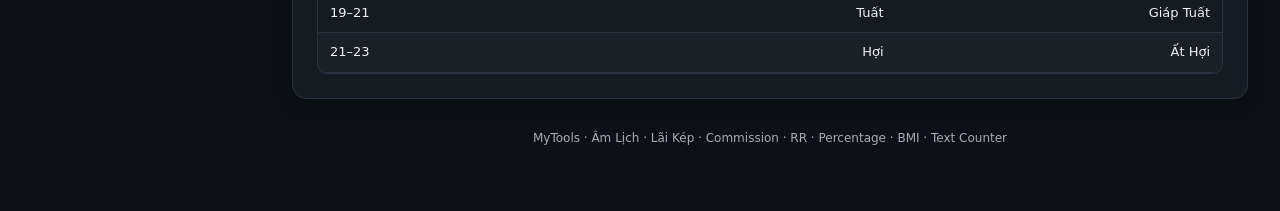
==== commit c12336f3: "Reorder nav, add capital-diff column, restyle scrollbars - Move Âm Lịch to the top of the sidebar na" ====
--- a/index.html
+++ b/index.html
@@ -21,26 +21,28 @@
       </div>
     </div>
     <div class="nav-label">Công cụ</div>
-    <button class="tab active" data-view="commission"><span class="ic">💰</span> Commission</button>
-    <button class="tab" data-view="rr"><span class="ic">📊</span> Risk / Reward</button>
-    <button class="tab" data-view="laikep"><span class="ic">📈</span> Lãi Kép</button>
-    <button class="tab" data-view="percent"><span class="ic">%</span> Percentage</button>
-    <button class="tab" data-view="bmi"><span class="ic">⚖️</span> BMI</button>
-    <button class="tab" data-view="amlich"><span class="ic">🌙</span> Âm Lịch</button>
-    <button class="tab" data-view="counter"><span class="ic">🔤</span> Text Counter</button>
-    <a class="tab" href="docs.html" style="text-decoration:none;margin-top:auto"><span class="ic">📖</span> Tài liệu</a>
+    <nav class="navlist">
+      <button class="tab active" data-view="amlich"><span class="ic">🌙</span> Âm Lịch</button>
+      <button class="tab" data-view="laikep"><span class="ic">📈</span> Lãi Kép</button>
+      <button class="tab" data-view="commission"><span class="ic">💰</span> Commission</button>
+      <button class="tab" data-view="rr"><span class="ic">📊</span> Risk / Reward</button>
+      <button class="tab" data-view="percent"><span class="ic">%</span> Percentage</button>
+      <button class="tab" data-view="bmi"><span class="ic">⚖️</span> BMI</button>
+      <button class="tab" data-view="counter"><span class="ic">🔤</span> Text Counter</button>
+      <a class="tab docs-link" href="docs.html"><span class="ic">📖</span> Tài liệu</a>
+    </nav>
   </aside>
 
   <main class="content">
   <div class="topbar">
-    <div class="tb-icon" id="tb_icon">💰</div>
+    <div class="tb-icon" id="tb_icon">🌙</div>
     <div>
-      <div class="tb-title" id="tb_title">Commission</div>
-      <div class="tb-desc" id="tb_desc">Phí commission & point tối thiểu để thắng</div>
+      <div class="tb-title" id="tb_title">Âm Lịch</div>
+      <div class="tb-desc" id="tb_desc">Đổi âm–dương, can chi & giờ 12 con giáp</div>
     </div>
   </div>
   <!-- ============ COMMISSION ============ -->
-  <section class="view active" id="commission">
+  <section class="view" id="commission">
     <div class="card">
       <h2>Commission Calculator</h2>
       <p class="sub">Tính phí commission và số point tối thiểu để hòa/thắng.</p>
@@ -230,7 +232,7 @@
   </section>
 
   <!-- ============ ÂM LỊCH ============ -->
-  <section class="view" id="amlich">
+  <section class="view active" id="amlich">
     <div class="card">
       <h2>Lịch âm theo tháng</h2>
       <p class="sub">Ô lớn = ngày dương, số nhỏ = ngày âm (mùng 1 hiện tháng âm).</p>
@@ -299,7 +301,7 @@
     </div>
   </section>
 
-  <footer>MyTools · Commission · RR · Lãi Kép · Percentage · BMI · Âm Lịch · Text Counter</footer>
+  <footer>MyTools · Âm Lịch · Lãi Kép · Commission · RR · Percentage · BMI · Text Counter</footer>
   </main>
 </div>
 
--- a/css/style.css
+++ b/css/style.css
@@ -31,6 +31,31 @@
   -webkit-font-smoothing: antialiased;
 }
 :focus-visible { outline: 2px solid var(--accent); outline-offset: 2px; }
+
+/* ── Scrollbars — đồng bộ màu với giao diện ── */
+* { scrollbar-width: thin; scrollbar-color: var(--border-strong) transparent; }
+::-webkit-scrollbar { width: 11px; height: 11px; }
+::-webkit-scrollbar-track { background: transparent; }
+::-webkit-scrollbar-thumb {
+  background: linear-gradient(180deg, var(--border-strong), var(--border));
+  background-clip: padding-box;
+  border: 2px solid transparent;
+  border-radius: 999px;
+}
+::-webkit-scrollbar-thumb:hover {
+  background: linear-gradient(180deg, var(--accent), #3f8bf0);
+  background-clip: padding-box;
+  border: 2px solid transparent;
+}
+::-webkit-scrollbar-thumb:active {
+  background: linear-gradient(180deg, #6bb0ff, var(--accent));
+  background-clip: padding-box;
+  border: 2px solid transparent;
+}
+::-webkit-scrollbar-corner { background: transparent; }
+/* vùng cuộn trong card: track chìm nhẹ để tách khỏi nội dung */
+.table-wrap::-webkit-scrollbar-track { background: var(--bg); border-radius: 999px; }
+.table-wrap { scrollbar-color: var(--border-strong) var(--bg); }
 @media (prefers-reduced-motion: reduce) { * { animation: none !important; transition: none !important; scroll-behavior: auto; } }
 
 /* Layout: sidebar + content */
@@ -59,6 +84,8 @@
 .brand p { color: var(--muted); font-size: 11px; letter-spacing: .3px; }
 
 .nav-label { font-size: 11px; color: var(--muted); text-transform: uppercase; letter-spacing: .8px; padding: var(--s3) var(--s3) var(--s1); font-weight: 700; }
+.navlist { display: flex; flex-direction: column; gap: 3px; flex: 1; min-height: 0; }
+.docs-link { text-decoration: none; margin-top: auto; }
 .tab {
   width: 100%; text-align: left; min-height: var(--tap);
   padding: 0 var(--s3); border: none; cursor: pointer;
@@ -79,24 +106,6 @@
 .tab .ic { font-size: 18px; width: 22px; text-align: center; }
 
 .content { flex: 1; padding: var(--s6) var(--s6) 64px; min-width: 0; max-width: 1040px; margin: 0 auto; width: 100%; }
-
-@media (max-width: 820px) {
-  .layout { flex-direction: column; }
-  .sidebar {
-    width: 100%; height: auto; position: sticky; top: 0; z-index: 20;
-    flex-direction: row; flex-wrap: wrap; align-items: center; gap: var(--s2);
-    border-right: none; border-bottom: 1px solid var(--border);
-    padding: var(--s3) var(--s4);
-  }
-  .brand { border-bottom: none; margin: 0; padding: 0; flex: 1 1 100%; margin-bottom: var(--s2); }
-  .nav-label { display: none; }
-  .tab { width: auto; flex: 1 1 auto; justify-content: center; min-width: 118px; padding: 0 var(--s3); }
-  .tab.active { background: linear-gradient(135deg, #3f8bf0, var(--accent)); }
-  .tab.active::before { display: none; }
-  .content { padding: var(--s5) var(--s4) 50px; max-width: 100%; }
-  .topbar { padding-bottom: var(--s4); margin-bottom: var(--s4); }
-  .tb-title { font-size: 20px; }
-}
 
 /* Topbar — visibility of current location/status */
 .topbar {
@@ -236,6 +245,8 @@
   position: sticky; top: 0; background: var(--panel-2); color: var(--accent-2);
   font-size: 12px; text-transform: uppercase; letter-spacing: .4px; z-index: 5;
 }
+td.td-pos { color: var(--accent-2); font-weight: 700; }
+td.td-neg { color: var(--danger); font-weight: 700; }
 tbody tr:nth-child(even) { background: rgba(255,255,255,.025); }
 tbody tr:hover { background: rgba(47,129,247,.08); }
 
@@ -246,3 +257,75 @@
 .stats .row span:last-child { font-weight: 700; }
 
 footer { text-align: center; color: var(--muted); font-size: 12px; margin-top: 30px; }
+
+/* ============================================================
+   RESPONSIVE — placed last so overrides win over base rules
+   ============================================================ */
+
+/* Tablet — narrower rail */
+@media (max-width: 1024px) {
+  .sidebar { width: 216px; padding: var(--s4) var(--s2); }
+  .tab { font-size: 14px; gap: var(--s2); }
+  .content { padding: var(--s5) var(--s5) 56px; }
+}
+
+/* Mobile — top bar with horizontal-scroll nav */
+@media (max-width: 760px) {
+  .layout { flex-direction: column; }
+  .sidebar {
+    width: 100%; height: auto; position: sticky; top: 0; z-index: 30;
+    flex-direction: column; gap: var(--s2);
+    border-right: none; border-bottom: 1px solid var(--border);
+    padding: var(--s3) var(--s3) var(--s2);
+    background: #12161d;
+  }
+  .brand { border-bottom: none; margin: 0; padding: 0 var(--s1); }
+  .brand .logo { width: 38px; height: 38px; }
+  .brand h1 { font-size: 17px; }
+  .nav-label { display: none; }
+  .navlist {
+    flex-direction: row; flex: 0 0 auto; gap: var(--s2);
+    overflow-x: auto; overflow-y: hidden; scroll-snap-type: x proximity;
+    -webkit-overflow-scrolling: touch; scrollbar-width: thin;
+    margin: 0 calc(-1 * var(--s3)); padding: 2px var(--s3) var(--s2);
+  }
+  .navlist::-webkit-scrollbar { height: 4px; }
+  .navlist::-webkit-scrollbar-thumb { background: var(--border-strong); border-radius: 4px; }
+  .tab {
+    width: auto; flex: 0 0 auto; min-height: 40px; white-space: nowrap;
+    scroll-snap-align: start; padding: 0 var(--s4);
+    background: var(--panel-2); border: 1px solid var(--border);
+  }
+  .tab.active { background: linear-gradient(135deg, #3f8bf0, var(--accent)); border-color: transparent; }
+  .tab.active::before { display: none; }
+  .docs-link { margin-top: 0; margin-left: var(--s2); }
+  .content { padding: var(--s4) var(--s4) 48px; max-width: 100%; }
+  .topbar { gap: var(--s3); padding-bottom: var(--s4); margin-bottom: var(--s4); }
+  .tb-icon { width: 44px; height: 44px; font-size: 22px; }
+  .tb-title { font-size: 20px; }
+  .tb-desc { font-size: 13px; }
+  .card { padding: var(--s4); }
+  .card .sub { margin-bottom: var(--s4); }
+}
+
+/* Small phones — tighten calc grids, tables, calendar */
+@media (max-width: 480px) {
+  .content { padding: var(--s3) var(--s3) 40px; }
+  .card { padding: var(--s4) var(--s3); border-radius: 12px; }
+  .grid { grid-template-columns: 1fr; gap: var(--s3); }
+  .results { grid-template-columns: 1fr 1fr !important; gap: var(--s2); }
+  .chip { padding: var(--s3); }
+  .chip .v { font-size: 20px; }
+  .pc-line { gap: 6px; font-size: 14px; }
+  .pc-inp { width: 100%; flex: 1 1 100%; min-width: 0; }
+  .pc-res { width: 100%; text-align: right; }
+  th, td { padding: 7px 8px; font-size: 12px; }
+  .cal-grid { gap: 3px; }
+  .cal-cell { min-height: 44px; padding: 3px 4px; }
+  .cal-cell .sol { font-size: 13px; }
+  .cal-cell .lun { font-size: 9.5px; }
+  .cal-grid .dow { font-size: 10px; }
+  .subtabs { display: flex; width: 100%; }
+  .subtab { flex: 1; text-align: center; }
+  .tb-title { font-size: 18px; }
+}
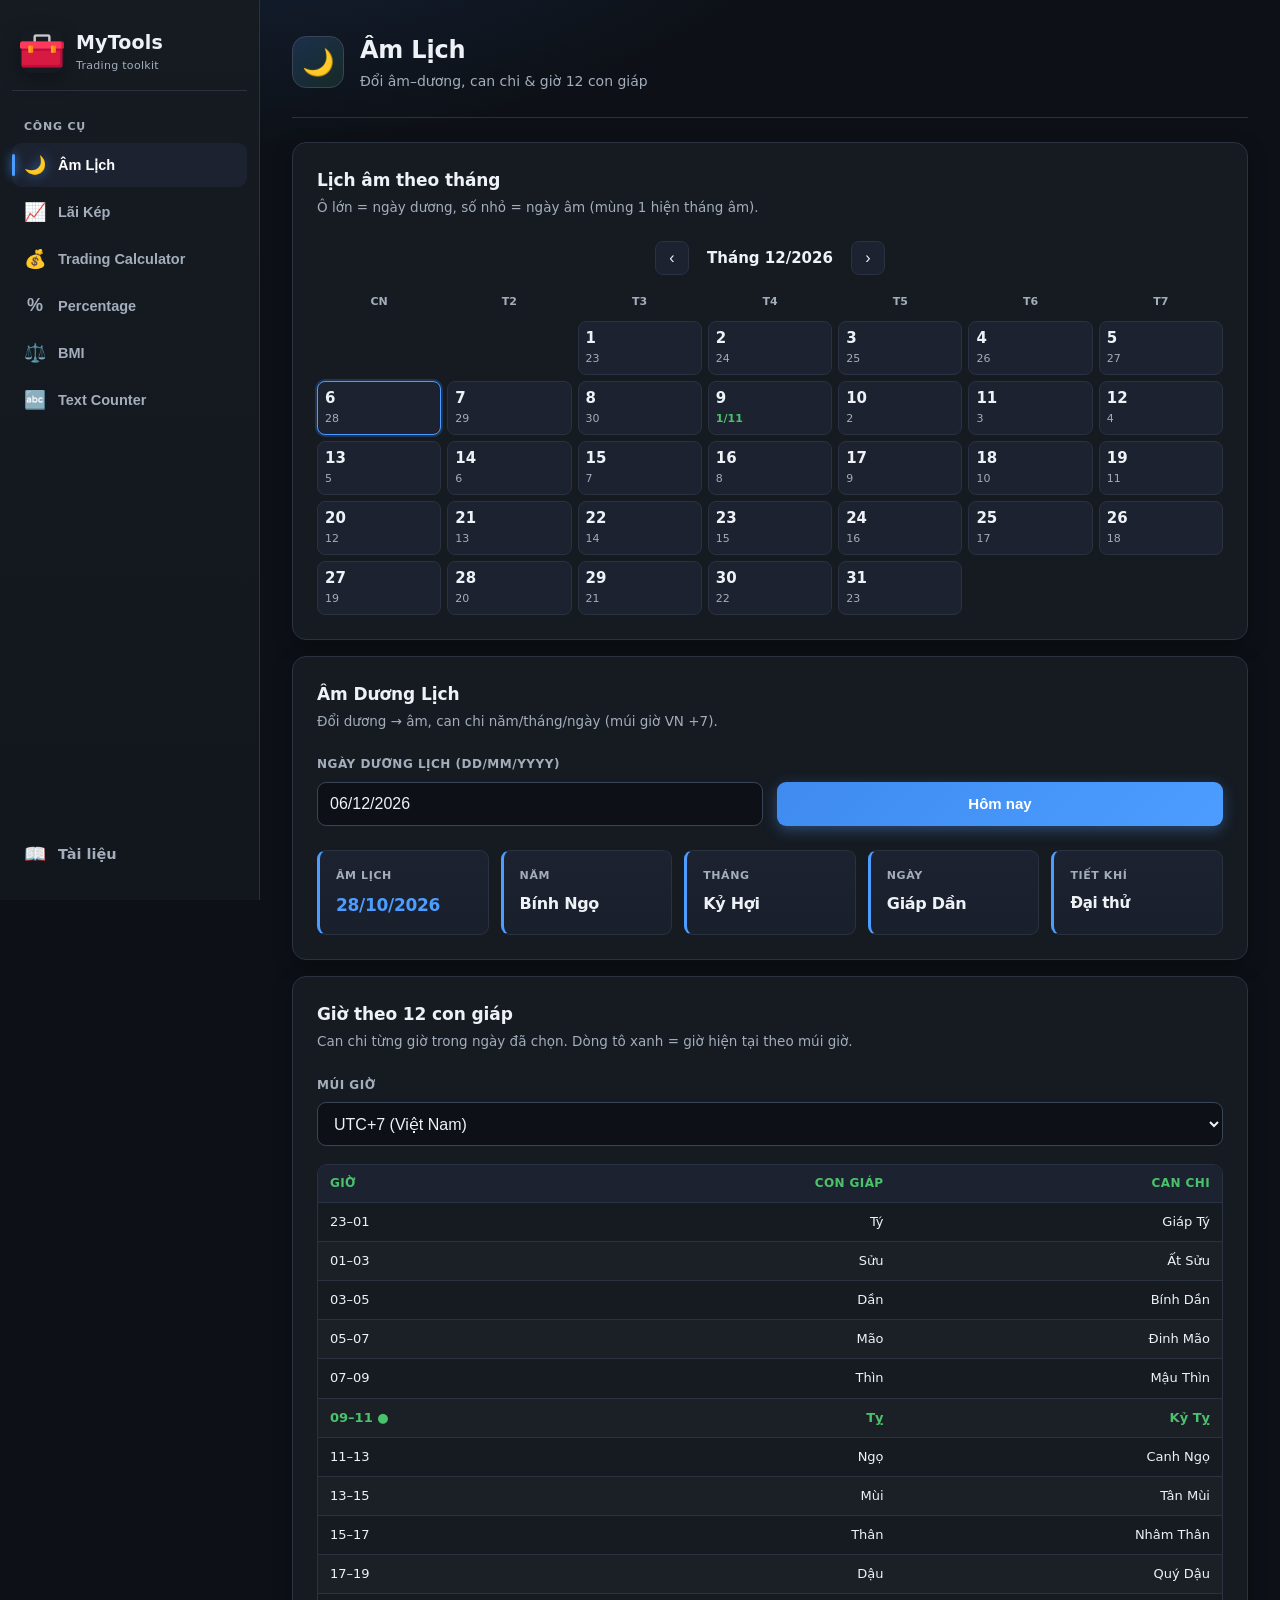
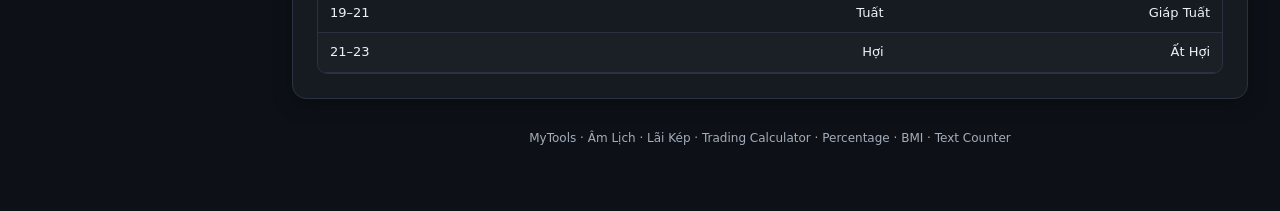
==== commit ab1d11b1: "Merge Commission and Risk/Reward into one Trading Calculator view The sidebar listed Commission and " ====
--- a/index.html
+++ b/index.html
@@ -24,8 +24,7 @@
     <nav class="navlist">
       <button class="tab active" data-view="amlich"><span class="ic">🌙</span> Âm Lịch</button>
       <button class="tab" data-view="laikep"><span class="ic">📈</span> Lãi Kép</button>
-      <button class="tab" data-view="commission"><span class="ic">💰</span> Commission</button>
-      <button class="tab" data-view="rr"><span class="ic">📊</span> Risk / Reward</button>
+      <button class="tab" data-view="trading"><span class="ic">💰</span> Trading Calculator</button>
       <button class="tab" data-view="percent"><span class="ic">%</span> Percentage</button>
       <button class="tab" data-view="bmi"><span class="ic">⚖️</span> BMI</button>
       <button class="tab" data-view="counter"><span class="ic">🔤</span> Text Counter</button>
@@ -41,8 +40,8 @@
       <div class="tb-desc" id="tb_desc">Đổi âm–dương, can chi & giờ 12 con giáp</div>
     </div>
   </div>
-  <!-- ============ COMMISSION ============ -->
-  <section class="view" id="commission">
+  <!-- ============ TRADING CALCULATOR (Commission + Risk/Reward) ============ -->
+  <section class="view" id="trading">
     <div class="card">
       <h2>Commission Calculator</h2>
       <p class="sub">Tính phí commission và số point tối thiểu để hòa/thắng.</p>
@@ -65,10 +64,7 @@
         <div class="chip"><div class="k">Min point to win</div><div class="v pos" id="c_out_pt">—</div></div>
       </div>
     </div>
-  </section>
-
-  <!-- ============ RISK / REWARD ============ -->
-  <section class="view" id="rr">
+
     <div class="card">
       <h2>Profit theo Win Rate</h2>
       <p class="sub">Kỳ vọng lợi nhuận mỗi lệnh (R) từ win rate và tỷ lệ R:R.</p>
@@ -301,7 +297,7 @@
     </div>
   </section>
 
-  <footer>MyTools · Âm Lịch · Lãi Kép · Commission · RR · Percentage · BMI · Text Counter</footer>
+  <footer>MyTools · Âm Lịch · Lãi Kép · Trading Calculator · Percentage · BMI · Text Counter</footer>
   </main>
 </div>
 
